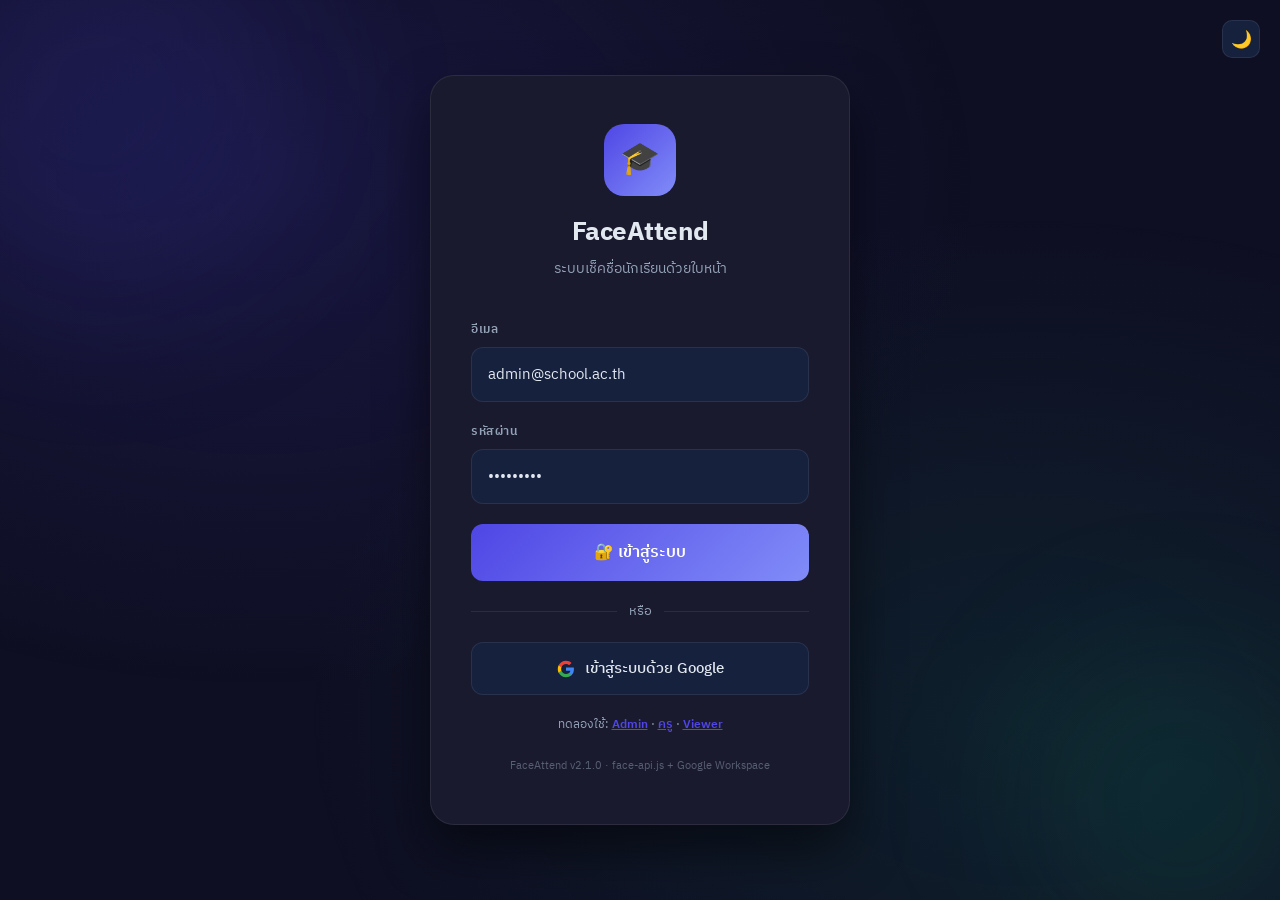
==== index.html @ fb9c48f9 "Add files via upload" ====
<!DOCTYPE html>
<html lang="th">
<head>
<meta charset="UTF-8">
<meta name="viewport" content="width=device-width, initial-scale=1.0">
<title>FaceAttend — ระบบเช็คชื่อด้วยใบหน้า</title>
<link rel="preconnect" href="https://fonts.googleapis.com">
<link href="https://fonts.googleapis.com/css2?family=IBM+Plex+Sans+Thai:wght@300;400;500;600;700&display=swap" rel="stylesheet">
<link rel="stylesheet" href="styles/main.css">
<style>
.bg-mesh{position:fixed;inset:0;z-index:0;background:radial-gradient(ellipse at 20% 20%,rgba(79,70,229,.15) 0%,transparent 50%),radial-gradient(ellipse at 80% 80%,rgba(16,185,129,.1) 0%,transparent 50%)}
.floating-orb{position:fixed;border-radius:50%;filter:blur(80px);animation:float 8s ease-in-out infinite;z-index:0}
.orb-1{width:400px;height:400px;background:rgba(79,70,229,.12);top:-100px;left:-100px}
.orb-2{width:300px;height:300px;background:rgba(16,185,129,.1);bottom:-50px;right:-50px;animation-delay:3s}
@keyframes float{0%,100%{transform:translateY(0) scale(1)}50%{transform:translateY(-20px) scale(1.05)}}
.login-container{position:relative;z-index:1;width:100%;max-width:460px;padding:20px}
.login-card{background:var(--bg-card);border:1px solid var(--border);border-radius:24px;padding:48px 40px;box-shadow:var(--shadow);animation:slideUp .6s cubic-bezier(.16,1,.3,1)}
@keyframes slideUp{from{opacity:0;transform:translateY(40px)}to{opacity:1;transform:translateY(0)}}
.logo-wrap{display:flex;flex-direction:column;align-items:center;text-align:center;margin-bottom:40px}
.logo-icon{width:72px;height:72px;background:linear-gradient(135deg,var(--primary),var(--primary-light));border-radius:20px;display:flex;align-items:center;justify-content:center;font-size:32px;margin-bottom:16px;animation:pulse-glow 3s ease-in-out infinite}
@keyframes pulse-glow{0%,100%{box-shadow:0 0 20px rgba(79,70,229,.4)}50%{box-shadow:0 0 40px rgba(79,70,229,.7)}}
.logo-title{font-size:26px;font-weight:700;letter-spacing:-.5px}
.logo-sub{color:var(--text-muted);font-size:14px;margin-top:4px}
.form-group{margin-bottom:20px}
.form-label{display:block;font-size:12px;font-weight:600;margin-bottom:8px;color:var(--text-muted);text-transform:uppercase;letter-spacing:.5px}
.form-input{width:100%;background:var(--bg-card2);border:1px solid var(--border);color:var(--text);padding:14px 16px;border-radius:12px;font-size:15px;font-family:inherit;transition:all .2s;outline:none}
.form-input:focus{border-color:var(--primary);box-shadow:0 0 0 3px rgba(79,70,229,.15)}
.btn-primary{width:100%;background:linear-gradient(135deg,var(--primary),var(--primary-light));color:#fff;border:none;padding:15px;border-radius:12px;font-size:16px;font-weight:600;font-family:inherit;cursor:pointer;transition:all .2s}
.btn-primary:hover{transform:translateY(-1px);box-shadow:0 10px 30px rgba(79,70,229,.4)}
.btn-secondary{width:100%;background:var(--bg-card2);border:1px solid var(--border);color:var(--text);padding:13px;border-radius:12px;font-size:15px;font-weight:500;font-family:inherit;cursor:pointer;margin-top:12px;display:flex;align-items:center;justify-content:center;gap:10px;transition:all .2s}
.btn-secondary:hover{border-color:var(--primary)}
.divider{display:flex;align-items:center;gap:12px;margin:20px 0;color:var(--text-muted);font-size:13px}
.divider::before,.divider::after{content:'';flex:1;height:1px;background:var(--border)}
.demo-hint{text-align:center;font-size:12px;color:var(--text-muted);margin-top:20px}
.demo-hint span{color:var(--primary);font-weight:600;cursor:pointer;text-decoration:underline}
.error-box{background:rgba(239,68,68,.1);border:1px solid rgba(239,68,68,.3);color:#fca5a5;padding:12px 16px;border-radius:10px;font-size:13px;margin-bottom:16px;display:none}
.error-box.show{display:block;animation:shake .3s ease}
@keyframes shake{0%,100%{transform:translateX(0)}25%{transform:translateX(-5px)}75%{transform:translateX(5px)}}
.version-tag{text-align:center;font-size:11px;color:var(--text-muted);margin-top:24px;opacity:.5}
</style>
</head>
<body style="display:flex;align-items:center;justify-content:center;min-height:100vh;overflow:hidden">
<div class="bg-mesh"></div>
<div class="floating-orb orb-1"></div>
<div class="floating-orb orb-2"></div>

<button class="theme-toggle" onclick="toggleTheme()" title="เปลี่ยน Theme" style="position:fixed;top:20px;right:20px;z-index:100">🌙</button>

<div class="login-container">
  <div class="login-card">
    <div class="logo-wrap">
      <div class="logo-icon">🎓</div>
      <div class="logo-title">FaceAttend</div>
      <div class="logo-sub">ระบบเช็คชื่อนักเรียนด้วยใบหน้า</div>
    </div>

    <div class="error-box" id="errorMsg">⚠️ อีเมลหรือรหัสผ่านไม่ถูกต้อง</div>

    <div class="form-group">
      <label class="form-label">อีเมล</label>
      <input type="email" class="form-input" id="emailInput" placeholder="teacher@school.ac.th" value="admin@school.ac.th">
    </div>
    <div class="form-group">
      <label class="form-label">รหัสผ่าน</label>
      <input type="password" class="form-input" id="passwordInput" placeholder="••••••••" value="admin1234">
    </div>

    <button class="btn-primary" onclick="doLogin()"><span id="loginBtnText">🔐 เข้าสู่ระบบ</span></button>

    <div class="divider">หรือ</div>

    <button class="btn-secondary" onclick="loginGoogle()">
      <svg width="18" height="18" viewBox="0 0 24 24"><path fill="#4285F4" d="M22.56 12.25c0-.78-.07-1.53-.2-2.25H12v4.26h5.92c-.26 1.37-1.04 2.53-2.21 3.31v2.77h3.57c2.08-1.92 3.28-4.74 3.28-8.09z"/><path fill="#34A853" d="M12 23c2.97 0 5.46-.98 7.28-2.66l-3.57-2.77c-.98.66-2.23 1.06-3.71 1.06-2.86 0-5.29-1.93-6.16-4.53H2.18v2.84C3.99 20.53 7.7 23 12 23z"/><path fill="#FBBC05" d="M5.84 14.09c-.22-.66-.35-1.36-.35-2.09s.13-1.43.35-2.09V7.07H2.18C1.43 8.55 1 10.22 1 12s.43 3.45 1.18 4.93l2.85-2.22.81-.62z"/><path fill="#EA4335" d="M12 5.38c1.62 0 3.06.56 4.21 1.64l3.15-3.15C17.45 2.09 14.97 1 12 1 7.7 1 3.99 3.47 2.18 7.07l3.66 2.84c.87-2.6 3.3-4.53 6.16-4.53z"/></svg>
      เข้าสู่ระบบด้วย Google
    </button>

    <div class="demo-hint">
      ทดลองใช้: <span onclick="fillDemo('admin')">Admin</span> · <span onclick="fillDemo('teacher')">ครู</span> · <span onclick="fillDemo('viewer')">Viewer</span>
    </div>
    <div class="version-tag">FaceAttend v2.1.0 · face-api.js + Google Workspace</div>
  </div>
</div>

<script src="scripts/config.js"></script>
<script src="scripts/auth.js"></script>
</body>
</html>
---- styles/main.css ----
/* ============================================
   FaceAttend - Main Stylesheet
   ============================================ */

:root {
  --primary: #4f46e5;
  --primary-dark: #3730a3;
  --primary-light: #818cf8;
  --primary-bg: rgba(79,70,229,0.1);
  --accent: #10b981;
  --accent-dark: #059669;
  --danger: #ef4444;
  --warning: #f59e0b;
  --info: #3b82f6;

  --bg: #0f0f23;
  --bg-card: #1a1a2e;
  --bg-card2: #16213e;
  --bg-hover: rgba(255,255,255,0.05);
  --text: #e2e8f0;
  --text-muted: #94a3b8;
  --border: rgba(255,255,255,0.08);
  --border-strong: rgba(255,255,255,0.15);
  --shadow: 0 25px 50px rgba(0,0,0,0.5);
  --shadow-sm: 0 4px 16px rgba(0,0,0,0.3);
  --glow: 0 0 40px rgba(79,70,229,0.3);
  --radius: 14px;
  --radius-sm: 10px;
  --radius-lg: 20px;

  --sidebar-w: 260px;
  --topbar-h: 68px;
  --transition: 0.25s cubic-bezier(0.4, 0, 0.2, 1);
}

[data-theme="light"] {
  --bg: #f1f5f9;
  --bg-card: #ffffff;
  --bg-card2: #f8fafc;
  --bg-hover: rgba(0,0,0,0.04);
  --text: #1e293b;
  --text-muted: #64748b;
  --border: rgba(0,0,0,0.08);
  --border-strong: rgba(0,0,0,0.15);
  --shadow: 0 10px 40px rgba(0,0,0,0.12);
  --shadow-sm: 0 2px 8px rgba(0,0,0,0.08);
  --glow: 0 0 30px rgba(79,70,229,0.15);
}

* { margin:0; padding:0; box-sizing:border-box; }

html { scroll-behavior: smooth; }

body {
  font-family: 'IBM Plex Sans Thai', 'Sarabun', -apple-system, sans-serif;
  background: var(--bg);
  color: var(--text);
  font-size: 15px;
  line-height: 1.6;
  transition: background var(--transition), color var(--transition);
  -webkit-font-smoothing: antialiased;
}

/* ─── Layout ──────────────────────────────── */
.app-layout {
  display: flex;
  min-height: 100vh;
}

.main-content {
  flex: 1;
  margin-left: var(--sidebar-w);
  padding-top: var(--topbar-h);
  transition: margin-left var(--transition);
  min-width: 0;
}

.page-content {
  padding: 28px 32px;
  max-width: 1400px;
}

/* ─── Sidebar ──────────────────────────────── */
.sidebar {
  width: var(--sidebar-w);
  background: var(--bg-card);
  border-right: 1px solid var(--border);
  position: fixed;
  top: 0; left: 0; bottom: 0;
  z-index: 200;
  display: flex;
  flex-direction: column;
  transition: transform var(--transition);
  overflow: hidden;
}

.sidebar-brand {
  padding: 22px 20px;
  border-bottom: 1px solid var(--border);
  display: flex;
  align-items: center;
  gap: 12px;
}

.brand-icon {
  width: 40px; height: 40px;
  background: linear-gradient(135deg, var(--primary), var(--primary-light));
  border-radius: 12px;
  display: flex; align-items: center; justify-content: center;
  font-size: 18px;
  flex-shrink: 0;
  box-shadow: 0 4px 12px rgba(79,70,229,0.4);
}

.brand-name { font-size: 16px; font-weight: 700; letter-spacing: -0.3px; }
.brand-tagline { font-size: 11px; color: var(--text-muted); }

.sidebar-nav {
  flex: 1;
  padding: 16px 12px;
  overflow-y: auto;
}

.nav-section-label {
  font-size: 10px;
  font-weight: 700;
  text-transform: uppercase;
  letter-spacing: 1px;
  color: var(--text-muted);
  padding: 8px 10px 6px;
  margin-top: 8px;
}

.nav-item {
  display: flex;
  align-items: center;
  gap: 10px;
  padding: 10px 12px;
  border-radius: var(--radius-sm);
  cursor: pointer;
  transition: all 0.2s;
  text-decoration: none;
  color: var(--text-muted);
  font-size: 14px;
  font-weight: 500;
  margin-bottom: 2px;
}

.nav-item:hover {
  background: var(--bg-hover);
  color: var(--text);
}

.nav-item.active {
  background: var(--primary-bg);
  color: var(--primary-light);
}

.nav-item .nav-icon {
  font-size: 18px;
  width: 20px;
  text-align: center;
  flex-shrink: 0;
}

.nav-badge {
  margin-left: auto;
  background: var(--danger);
  color: white;
  font-size: 11px;
  font-weight: 700;
  padding: 2px 7px;
  border-radius: 20px;
  min-width: 20px;
  text-align: center;
}

.sidebar-footer {
  padding: 16px;
  border-top: 1px solid var(--border);
}

.user-profile {
  display: flex;
  align-items: center;
  gap: 10px;
  padding: 10px;
  border-radius: var(--radius-sm);
  cursor: pointer;
  transition: background 0.2s;
}

.user-profile:hover { background: var(--bg-hover); }

.user-avatar {
  width: 36px; height: 36px;
  background: linear-gradient(135deg, var(--primary), var(--accent));
  border-radius: 50%;
  display: flex; align-items: center; justify-content: center;
  font-size: 14px; font-weight: 700; color: white;
  flex-shrink: 0;
}

.user-name { font-size: 13px; font-weight: 600; }
.user-role { font-size: 11px; color: var(--text-muted); }

/* ─── Topbar ──────────────────────────────── */
.topbar {
  position: fixed;
  top: 0; left: var(--sidebar-w); right: 0;
  height: var(--topbar-h);
  background: var(--bg-card);
  border-bottom: 1px solid var(--border);
  z-index: 100;
  display: flex;
  align-items: center;
  padding: 0 32px;
  gap: 16px;
  transition: left var(--transition);
}

.topbar-title {
  font-size: 18px;
  font-weight: 700;
  flex: 1;
}

.topbar-meta {
  font-size: 13px;
  color: var(--text-muted);
}

.topbar-actions {
  display: flex;
  align-items: center;
  gap: 8px;
}

/* ─── Buttons ──────────────────────────────── */
.btn {
  display: inline-flex;
  align-items: center;
  gap: 7px;
  padding: 9px 18px;
  border-radius: var(--radius-sm);
  border: none;
  cursor: pointer;
  font-family: inherit;
  font-size: 14px;
  font-weight: 600;
  transition: all 0.2s;
  text-decoration: none;
  white-space: nowrap;
}

.btn-primary {
  background: linear-gradient(135deg, var(--primary), var(--primary-light));
  color: white;
}

.btn-primary:hover { transform: translateY(-1px); box-shadow: 0 8px 20px rgba(79,70,229,0.4); }

.btn-accent {
  background: var(--accent);
  color: white;
}

.btn-accent:hover { background: var(--accent-dark); transform: translateY(-1px); }

.btn-danger {
  background: var(--danger);
  color: white;
}

.btn-ghost {
  background: transparent;
  color: var(--text-muted);
  border: 1px solid var(--border);
}

.btn-ghost:hover { background: var(--bg-hover); color: var(--text); }

.btn-icon {
  width: 38px; height: 38px;
  padding: 0;
  display: inline-flex;
  align-items: center;
  justify-content: center;
  border-radius: var(--radius-sm);
  background: var(--bg-card2);
  border: 1px solid var(--border);
  cursor: pointer;
  color: var(--text-muted);
  font-size: 16px;
  transition: all 0.2s;
}

.btn-icon:hover { background: var(--bg-hover); color: var(--text); }

.theme-toggle {
  width: 38px; height: 38px;
  display: inline-flex; align-items: center; justify-content: center;
  background: var(--bg-card2);
  border: 1px solid var(--border);
  border-radius: var(--radius-sm);
  cursor: pointer;
  font-size: 17px;
  transition: all 0.2s;
}

.theme-toggle:hover { transform: scale(1.1); }

/* ─── Cards ──────────────────────────────── */
.card {
  background: var(--bg-card);
  border: 1px solid var(--border);
  border-radius: var(--radius);
  padding: 24px;
  box-shadow: var(--shadow-sm);
}

.card-header {
  display: flex;
  align-items: center;
  justify-content: space-between;
  margin-bottom: 20px;
}

.card-title {
  font-size: 16px;
  font-weight: 700;
}

.card-subtitle {
  font-size: 13px;
  color: var(--text-muted);
  margin-top: 2px;
}

/* ─── Stat Cards ──────────────────────────── */
.stats-grid {
  display: grid;
  grid-template-columns: repeat(auto-fit, minmax(200px, 1fr));
  gap: 16px;
  margin-bottom: 28px;
}

.stat-card {
  background: var(--bg-card);
  border: 1px solid var(--border);
  border-radius: var(--radius);
  padding: 22px;
  position: relative;
  overflow: hidden;
  transition: transform 0.2s, box-shadow 0.2s;
}

.stat-card:hover { transform: translateY(-2px); box-shadow: var(--shadow); }

.stat-card::before {
  content: '';
  position: absolute;
  top: 0; right: 0;
  width: 80px; height: 80px;
  border-radius: 50%;
  background: radial-gradient(circle, var(--stat-color, var(--primary)) 0%, transparent 70%);
  opacity: 0.15;
  transform: translate(20px, -20px);
}

.stat-icon {
  width: 44px; height: 44px;
  background: var(--stat-color, var(--primary));
  border-radius: 12px;
  display: flex; align-items: center; justify-content: center;
  font-size: 20px;
  margin-bottom: 14px;
  opacity: 0.9;
}

.stat-value {
  font-size: 32px;
  font-weight: 800;
  line-height: 1;
  letter-spacing: -1px;
}

.stat-label {
  font-size: 13px;
  color: var(--text-muted);
  margin-top: 4px;
}

.stat-change {
  font-size: 12px;
  margin-top: 8px;
  display: flex;
  align-items: center;
  gap: 4px;
}

.stat-up { color: var(--accent); }
.stat-down { color: var(--danger); }

/* ─── Tables ──────────────────────────────── */
.table-wrap {
  overflow-x: auto;
  border-radius: var(--radius);
}

table {
  width: 100%;
  border-collapse: collapse;
}

thead th {
  padding: 12px 16px;
  text-align: left;
  font-size: 11px;
  font-weight: 700;
  text-transform: uppercase;
  letter-spacing: 0.7px;
  color: var(--text-muted);
  border-bottom: 1px solid var(--border);
  white-space: nowrap;
}

tbody td {
  padding: 13px 16px;
  font-size: 14px;
  border-bottom: 1px solid var(--border);
  vertical-align: middle;
}

tbody tr:last-child td { border-bottom: none; }
tbody tr:hover { background: var(--bg-hover); }

/* ─── Badges / Chips ──────────────────────── */
.badge {
  display: inline-flex;
  align-items: center;
  gap: 5px;
  padding: 4px 10px;
  border-radius: 20px;
  font-size: 12px;
  font-weight: 600;
  white-space: nowrap;
}

.badge-green { background: rgba(16,185,129,0.15); color: #34d399; }
.badge-red { background: rgba(239,68,68,0.15); color: #f87171; }
.badge-yellow { background: rgba(245,158,11,0.15); color: #fbbf24; }
.badge-blue { background: rgba(59,130,246,0.15); color: #60a5fa; }
.badge-purple { background: rgba(139,92,246,0.15); color: #a78bfa; }
.badge-gray { background: rgba(148,163,184,0.15); color: #94a3b8; }

/* ─── Forms ──────────────────────────────── */
.form-group {
  margin-bottom: 18px;
}

.form-label {
  display: block;
  font-size: 12px;
  font-weight: 600;
  margin-bottom: 7px;
  color: var(--text-muted);
  text-transform: uppercase;
  letter-spacing: 0.5px;
}

.form-input, .form-select, .form-textarea {
  width: 100%;
  background: var(--bg-card2);
  border: 1px solid var(--border);
  color: var(--text);
  padding: 11px 14px;
  border-radius: var(--radius-sm);
  font-size: 14px;
  font-family: inherit;
  transition: all 0.2s;
  outline: none;
}

.form-input:focus, .form-select:focus, .form-textarea:focus {
  border-color: var(--primary);
  box-shadow: 0 0 0 3px rgba(79,70,229,0.15);
}

.form-select option { background: var(--bg-card); }
.form-textarea { resize: vertical; min-height: 80px; }

.form-grid { display: grid; grid-template-columns: repeat(2, 1fr); gap: 16px; }
.form-grid-3 { display: grid; grid-template-columns: repeat(3, 1fr); gap: 16px; }

/* ─── Modal ──────────────────────────────── */
.modal-overlay {
  position: fixed; inset: 0; z-index: 1000;
  background: rgba(0,0,0,0.7);
  backdrop-filter: blur(4px);
  display: flex; align-items: center; justify-content: center;
  padding: 20px;
  animation: fadeIn 0.2s ease;
}

@keyframes fadeIn { from { opacity: 0; } to { opacity: 1; } }

.modal-overlay.closing { animation: fadeOut 0.2s ease forwards; }
@keyframes fadeOut { from { opacity: 1; } to { opacity: 0; } }

.modal {
  background: var(--bg-card);
  border: 1px solid var(--border-strong);
  border-radius: var(--radius-lg);
  padding: 32px;
  max-width: 600px;
  width: 100%;
  max-height: 90vh;
  overflow-y: auto;
  box-shadow: 0 40px 80px rgba(0,0,0,0.5);
  animation: slideUp 0.3s cubic-bezier(0.16, 1, 0.3, 1);
}

.modal-header {
  display: flex;
  justify-content: space-between;
  align-items: center;
  margin-bottom: 24px;
}

.modal-title { font-size: 20px; font-weight: 700; }
.modal-close {
  background: none; border: none;
  cursor: pointer; font-size: 20px;
  color: var(--text-muted); padding: 4px;
  transition: color 0.2s;
}
.modal-close:hover { color: var(--text); }

.modal-actions {
  display: flex;
  justify-content: flex-end;
  gap: 10px;
  margin-top: 24px;
  padding-top: 20px;
  border-top: 1px solid var(--border);
}

/* ─── Toast ──────────────────────────────── */
#toast-container {
  position: fixed;
  bottom: 24px;
  right: 24px;
  z-index: 9999;
  display: flex;
  flex-direction: column;
  gap: 10px;
  pointer-events: none;
}

.toast {
  display: flex;
  align-items: center;
  gap: 12px;
  padding: 14px 18px;
  background: var(--bg-card);
  border: 1px solid var(--border-strong);
  border-radius: var(--radius);
  box-shadow: var(--shadow);
  min-width: 280px;
  max-width: 380px;
  pointer-events: all;
  animation: toastIn 0.4s cubic-bezier(0.16, 1, 0.3, 1);
  position: relative;
  overflow: hidden;
}

.toast::before {
  content: '';
  position: absolute;
  left: 0; top: 0; bottom: 0;
  width: 4px;
  background: var(--toast-color, var(--primary));
}

@keyframes toastIn {
  from { opacity: 0; transform: translateX(100px) scale(0.9); }
  to { opacity: 1; transform: translateX(0) scale(1); }
}

.toast.removing {
  animation: toastOut 0.3s ease forwards;
}

@keyframes toastOut {
  to { opacity: 0; transform: translateX(100px); height: 0; padding: 0; margin: 0; }
}

.toast-icon { font-size: 20px; flex-shrink: 0; }
.toast-body { flex: 1; }
.toast-title { font-weight: 700; font-size: 14px; }
.toast-msg { font-size: 13px; color: var(--text-muted); margin-top: 2px; }

/* ─── Progress / Loading ──────────────────── */
.skeleton {
  background: linear-gradient(90deg, var(--bg-card2) 25%, var(--bg-hover) 50%, var(--bg-card2) 75%);
  background-size: 200% 100%;
  animation: shimmer 1.5s infinite;
  border-radius: var(--radius-sm);
}

@keyframes shimmer {
  0% { background-position: 200% 0; }
  100% { background-position: -200% 0; }
}

.loading-spinner {
  width: 20px; height: 20px;
  border: 2px solid var(--border);
  border-top-color: var(--primary);
  border-radius: 50%;
  animation: spin 0.7s linear infinite;
  display: inline-block;
}

@keyframes spin { to { transform: rotate(360deg); } }

.progress-bar {
  height: 6px;
  background: var(--border);
  border-radius: 3px;
  overflow: hidden;
}

.progress-fill {
  height: 100%;
  background: linear-gradient(90deg, var(--primary), var(--accent));
  border-radius: 3px;
  transition: width 0.5s ease;
}

/* ─── Avatar ──────────────────────────────── */
.avatar {
  width: 38px; height: 38px;
  border-radius: 50%;
  object-fit: cover;
  border: 2px solid var(--border-strong);
}

.avatar-initials {
  display: flex; align-items: center; justify-content: center;
  background: linear-gradient(135deg, var(--primary), var(--accent));
  color: white;
  font-weight: 700;
  font-size: 14px;
  border-radius: 50%;
}

/* ─── Search Bar ──────────────────────────── */
.search-bar {
  position: relative;
  max-width: 320px;
}

.search-bar input {
  padding-left: 36px;
}

.search-bar .search-icon {
  position: absolute;
  left: 12px; top: 50%;
  transform: translateY(-50%);
  color: var(--text-muted);
  font-size: 15px;
}

/* ─── Responsive ──────────────────────────── */
@media (max-width: 768px) {
  .sidebar {
    transform: translateX(-100%);
  }

  .sidebar.open {
    transform: translateX(0);
  }

  .main-content, .topbar {
    margin-left: 0;
    left: 0;
  }

  .page-content {
    padding: 16px;
  }

  .stats-grid {
    grid-template-columns: repeat(2, 1fr);
  }

  .form-grid { grid-template-columns: 1fr; }
  .form-grid-3 { grid-template-columns: 1fr; }

  .modal { padding: 20px; }
}

/* ─── Utility ──────────────────────────────── */
.flex { display: flex; }
.flex-center { display: flex; align-items: center; justify-content: center; }
.items-center { align-items: center; }
.justify-between { justify-content: space-between; }
.gap-8 { gap: 8px; }
.gap-12 { gap: 12px; }
.gap-16 { gap: 16px; }
.mt-8 { margin-top: 8px; }
.mt-16 { margin-top: 16px; }
.mt-24 { margin-top: 24px; }
.mb-16 { margin-bottom: 16px; }
.mb-24 { margin-bottom: 24px; }
.text-muted { color: var(--text-muted); }
.text-sm { font-size: 13px; }
.text-xs { font-size: 12px; }
.font-bold { font-weight: 700; }
.w-full { width: 100%; }
.truncate { overflow: hidden; text-overflow: ellipsis; white-space: nowrap; }
.hidden { display: none !important; }
.grid-2 { display: grid; grid-template-columns: repeat(2, 1fr); gap: 16px; }
.grid-3 { display: grid; grid-template-columns: repeat(3, 1fr); gap: 16px; }
.rounded { border-radius: var(--radius); }
.divider-h { height: 1px; background: var(--border); margin: 20px 0; }
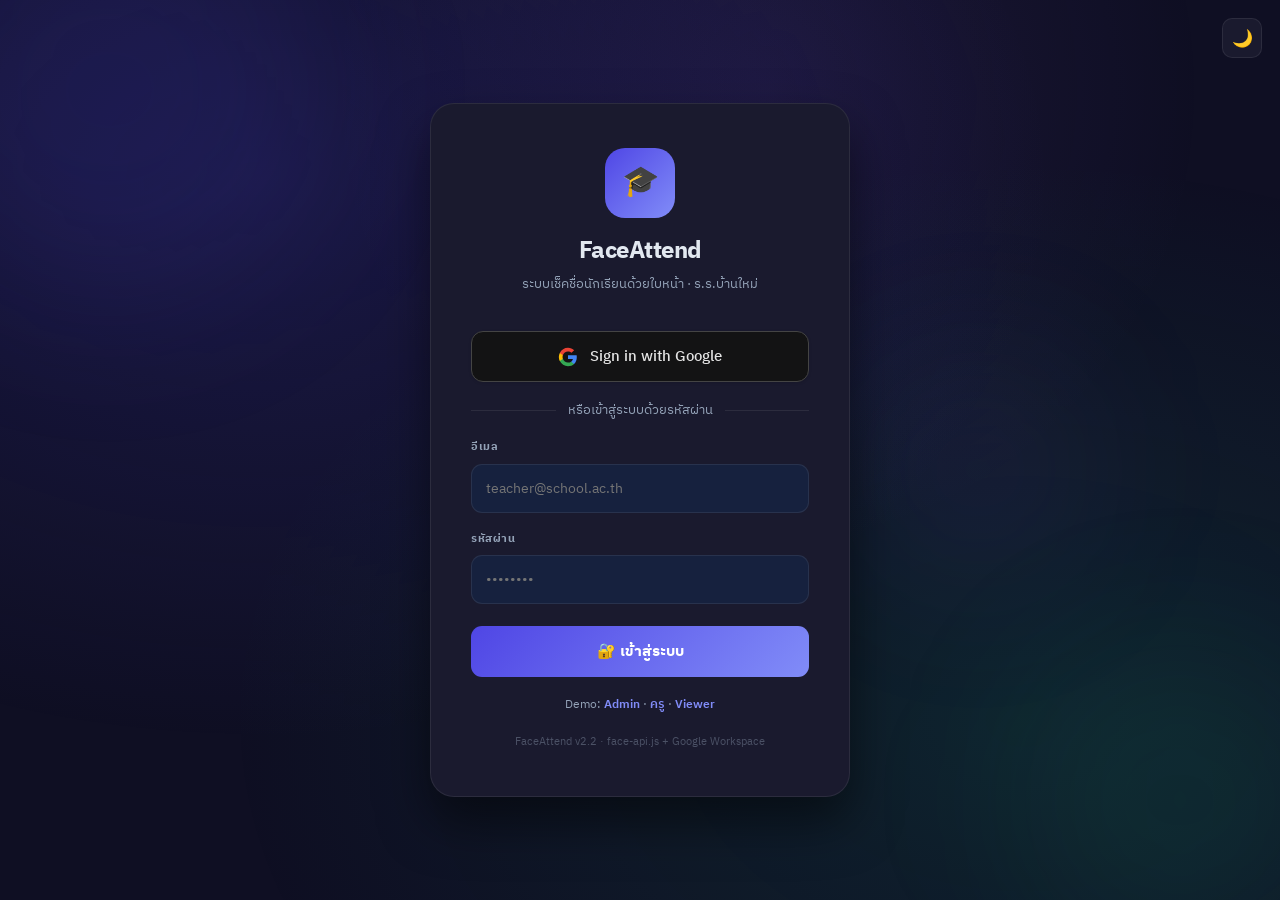
==== commit 4b098870: "Update index.html" ====
--- a/index.html
+++ b/index.html
@@ -3,85 +3,539 @@
 <head>
 <meta charset="UTF-8">
 <meta name="viewport" content="width=device-width, initial-scale=1.0">
-<title>FaceAttend — ระบบเช็คชื่อด้วยใบหน้า</title>
+<title>FaceAttend — เข้าสู่ระบบ</title>
 <link rel="preconnect" href="https://fonts.googleapis.com">
 <link href="https://fonts.googleapis.com/css2?family=IBM+Plex+Sans+Thai:wght@300;400;500;600;700&display=swap" rel="stylesheet">
 <link rel="stylesheet" href="styles/main.css">
+
+<!-- Google Identity Services (GSI) — OAuth 2.0 Library ล่าสุดของ Google -->
+<script src="https://accounts.google.com/gsi/client" async defer></script>
+
 <style>
-.bg-mesh{position:fixed;inset:0;z-index:0;background:radial-gradient(ellipse at 20% 20%,rgba(79,70,229,.15) 0%,transparent 50%),radial-gradient(ellipse at 80% 80%,rgba(16,185,129,.1) 0%,transparent 50%)}
-.floating-orb{position:fixed;border-radius:50%;filter:blur(80px);animation:float 8s ease-in-out infinite;z-index:0}
-.orb-1{width:400px;height:400px;background:rgba(79,70,229,.12);top:-100px;left:-100px}
-.orb-2{width:300px;height:300px;background:rgba(16,185,129,.1);bottom:-50px;right:-50px;animation-delay:3s}
-@keyframes float{0%,100%{transform:translateY(0) scale(1)}50%{transform:translateY(-20px) scale(1.05)}}
-.login-container{position:relative;z-index:1;width:100%;max-width:460px;padding:20px}
-.login-card{background:var(--bg-card);border:1px solid var(--border);border-radius:24px;padding:48px 40px;box-shadow:var(--shadow);animation:slideUp .6s cubic-bezier(.16,1,.3,1)}
+/* ── Background ── */
+.bg-mesh{position:fixed;inset:0;z-index:0;
+  background:
+    radial-gradient(ellipse at 20% 20%,rgba(79,70,229,.18) 0%,transparent 55%),
+    radial-gradient(ellipse at 80% 80%,rgba(16,185,129,.12) 0%,transparent 55%),
+    radial-gradient(ellipse at 60% 10%,rgba(139,92,246,.1) 0%,transparent 40%)}
+.orb{position:fixed;border-radius:50%;filter:blur(80px);animation:floatOrb 9s ease-in-out infinite;z-index:0}
+.orb1{width:420px;height:420px;background:rgba(79,70,229,.1);top:-120px;left:-100px}
+.orb2{width:320px;height:320px;background:rgba(16,185,129,.08);bottom:-60px;right:-60px;animation-delay:3s}
+.orb3{width:220px;height:220px;background:rgba(139,92,246,.08);top:40%;right:15%;animation-delay:1.5s}
+@keyframes floatOrb{0%,100%{transform:translateY(0) scale(1)}50%{transform:translateY(-24px) scale(1.06)}}
+
+/* ── Card ── */
+.wrap{position:relative;z-index:1;width:100%;max-width:460px;padding:20px}
+.card{background:var(--bg-card);border:1px solid var(--border);border-radius:24px;padding:44px 40px;box-shadow:var(--shadow);animation:slideUp .6s cubic-bezier(.16,1,.3,1)}
 @keyframes slideUp{from{opacity:0;transform:translateY(40px)}to{opacity:1;transform:translateY(0)}}
-.logo-wrap{display:flex;flex-direction:column;align-items:center;text-align:center;margin-bottom:40px}
-.logo-icon{width:72px;height:72px;background:linear-gradient(135deg,var(--primary),var(--primary-light));border-radius:20px;display:flex;align-items:center;justify-content:center;font-size:32px;margin-bottom:16px;animation:pulse-glow 3s ease-in-out infinite}
-@keyframes pulse-glow{0%,100%{box-shadow:0 0 20px rgba(79,70,229,.4)}50%{box-shadow:0 0 40px rgba(79,70,229,.7)}}
-.logo-title{font-size:26px;font-weight:700;letter-spacing:-.5px}
-.logo-sub{color:var(--text-muted);font-size:14px;margin-top:4px}
-.form-group{margin-bottom:20px}
-.form-label{display:block;font-size:12px;font-weight:600;margin-bottom:8px;color:var(--text-muted);text-transform:uppercase;letter-spacing:.5px}
-.form-input{width:100%;background:var(--bg-card2);border:1px solid var(--border);color:var(--text);padding:14px 16px;border-radius:12px;font-size:15px;font-family:inherit;transition:all .2s;outline:none}
+@media(max-width:500px){.card{padding:32px 24px}}
+
+/* ── Logo ── */
+.logo-wrap{display:flex;flex-direction:column;align-items:center;text-align:center;margin-bottom:36px}
+.logo-icon{width:70px;height:70px;background:linear-gradient(135deg,var(--primary),var(--primary-light));border-radius:20px;display:flex;align-items:center;justify-content:center;font-size:30px;margin-bottom:14px;animation:glowPulse 3s ease-in-out infinite}
+@keyframes glowPulse{0%,100%{box-shadow:0 0 20px rgba(79,70,229,.4)}50%{box-shadow:0 0 44px rgba(79,70,229,.75)}}
+.logo-title{font-size:24px;font-weight:700;letter-spacing:-.5px}
+.logo-sub{color:var(--text-muted);font-size:13px;margin-top:4px}
+
+/* ── Setup Banner ── */
+.setup-banner{background:rgba(245,158,11,.1);border:1px solid rgba(245,158,11,.35);border-radius:12px;padding:14px 16px;margin-bottom:20px;font-size:13px;display:none}
+.setup-banner.show{display:block}
+.setup-banner b{color:var(--warning)}
+.setup-step{display:flex;gap:8px;align-items:flex-start;margin-top:8px}
+.setup-num{width:20px;height:20px;border-radius:50%;background:var(--warning);color:#000;font-size:11px;font-weight:800;display:flex;align-items:center;justify-content:center;flex-shrink:0;margin-top:1px}
+.setup-text{font-size:12px;color:var(--text-muted);line-height:1.5}
+.setup-text code{background:rgba(255,255,255,.08);padding:1px 5px;border-radius:4px;font-size:11px;color:var(--primary-light)}
+
+/* ── Google Button (Official Style) ── */
+.google-btn{
+  width:100%;display:flex;align-items:center;justify-content:center;gap:12px;
+  background:#fff;color:#3c4043;border:1px solid #dadce0;
+  padding:12px 20px;border-radius:12px;font-size:15px;font-weight:500;
+  font-family:inherit;cursor:pointer;transition:all .2s;
+  box-shadow:0 1px 3px rgba(0,0,0,.12);
+}
+.google-btn:hover{background:#f8f9fa;box-shadow:0 2px 8px rgba(0,0,0,.2);transform:translateY(-1px)}
+.google-btn:active{transform:translateY(0)}
+.google-btn:disabled{opacity:.6;cursor:not-allowed}
+[data-theme="light"] .google-btn{background:#fff}
+[data-theme="dark"] .google-btn,
+:not([data-theme]) .google-btn{background:#131314;color:#e3e3e3;border-color:#444}
+[data-theme="dark"] .google-btn:hover,
+:not([data-theme]) .google-btn:hover{background:#1e1e1f}
+
+/* ── Form ── */
+.form-group{margin-bottom:18px}
+.form-label{display:block;font-size:11px;font-weight:700;margin-bottom:7px;color:var(--text-muted);text-transform:uppercase;letter-spacing:.6px}
+.form-input{width:100%;background:var(--bg-card2);border:1px solid var(--border);color:var(--text);padding:12px 14px;border-radius:11px;font-size:14px;font-family:inherit;transition:all .2s;outline:none}
 .form-input:focus{border-color:var(--primary);box-shadow:0 0 0 3px rgba(79,70,229,.15)}
-.btn-primary{width:100%;background:linear-gradient(135deg,var(--primary),var(--primary-light));color:#fff;border:none;padding:15px;border-radius:12px;font-size:16px;font-weight:600;font-family:inherit;cursor:pointer;transition:all .2s}
-.btn-primary:hover{transform:translateY(-1px);box-shadow:0 10px 30px rgba(79,70,229,.4)}
-.btn-secondary{width:100%;background:var(--bg-card2);border:1px solid var(--border);color:var(--text);padding:13px;border-radius:12px;font-size:15px;font-weight:500;font-family:inherit;cursor:pointer;margin-top:12px;display:flex;align-items:center;justify-content:center;gap:10px;transition:all .2s}
-.btn-secondary:hover{border-color:var(--primary)}
-.divider{display:flex;align-items:center;gap:12px;margin:20px 0;color:var(--text-muted);font-size:13px}
+.btn-login{width:100%;background:linear-gradient(135deg,var(--primary),var(--primary-light));color:#fff;border:none;padding:13px;border-radius:11px;font-size:15px;font-weight:700;font-family:inherit;cursor:pointer;transition:all .2s;margin-top:4px}
+.btn-login:hover{transform:translateY(-1px);box-shadow:0 8px 24px rgba(79,70,229,.45)}
+.divider{display:flex;align-items:center;gap:12px;margin:18px 0;color:var(--text-muted);font-size:13px}
 .divider::before,.divider::after{content:'';flex:1;height:1px;background:var(--border)}
-.demo-hint{text-align:center;font-size:12px;color:var(--text-muted);margin-top:20px}
-.demo-hint span{color:var(--primary);font-weight:600;cursor:pointer;text-decoration:underline}
-.error-box{background:rgba(239,68,68,.1);border:1px solid rgba(239,68,68,.3);color:#fca5a5;padding:12px 16px;border-radius:10px;font-size:13px;margin-bottom:16px;display:none}
-.error-box.show{display:block;animation:shake .3s ease}
-@keyframes shake{0%,100%{transform:translateX(0)}25%{transform:translateX(-5px)}75%{transform:translateX(5px)}}
-.version-tag{text-align:center;font-size:11px;color:var(--text-muted);margin-top:24px;opacity:.5}
+.error-box{background:rgba(239,68,68,.1);border:1px solid rgba(239,68,68,.3);color:#fca5a5;padding:11px 14px;border-radius:10px;font-size:13px;margin-bottom:14px;display:none}
+.error-box.show{display:block;animation:errShake .3s ease}
+@keyframes errShake{0%,100%{transform:translateX(0)}25%{transform:translateX(-5px)}75%{transform:translateX(5px)}}
+.demo-hint{text-align:center;font-size:12px;color:var(--text-muted);margin-top:18px}
+.demo-hint span{color:var(--primary-light);font-weight:600;cursor:pointer}
+.demo-hint span:hover{text-decoration:underline}
+.version-tag{text-align:center;font-size:11px;color:var(--text-muted);margin-top:20px;opacity:.4}
+
+/* ── OAuth loading ── */
+.oauth-loading{display:none;align-items:center;justify-content:center;gap:10px;padding:14px;color:var(--text-muted);font-size:13px}
+.oauth-loading.show{display:flex}
 </style>
 </head>
 <body style="display:flex;align-items:center;justify-content:center;min-height:100vh;overflow:hidden">
+
 <div class="bg-mesh"></div>
-<div class="floating-orb orb-1"></div>
-<div class="floating-orb orb-2"></div>
-
-<button class="theme-toggle" onclick="toggleTheme()" title="เปลี่ยน Theme" style="position:fixed;top:20px;right:20px;z-index:100">🌙</button>
-
-<div class="login-container">
-  <div class="login-card">
+<div class="orb orb1"></div>
+<div class="orb orb2"></div>
+<div class="orb orb3"></div>
+
+<button onclick="toggleTheme()" title="เปลี่ยน Theme"
+  style="position:fixed;top:18px;right:18px;z-index:100;width:40px;height:40px;border-radius:10px;background:var(--bg-card);border:1px solid var(--border);cursor:pointer;font-size:17px;display:flex;align-items:center;justify-content:center"
+  id="themeBtn">🌙</button>
+
+<div class="wrap">
+  <div class="card">
+
+    <!-- Logo -->
     <div class="logo-wrap">
       <div class="logo-icon">🎓</div>
       <div class="logo-title">FaceAttend</div>
-      <div class="logo-sub">ระบบเช็คชื่อนักเรียนด้วยใบหน้า</div>
+      <div class="logo-sub">ระบบเช็คชื่อนักเรียนด้วยใบหน้า · <span id="schoolNameDisplay">โรงเรียนสาธิต</span></div>
     </div>
 
-    <div class="error-box" id="errorMsg">⚠️ อีเมลหรือรหัสผ่านไม่ถูกต้อง</div>
-
+    <!-- Setup Guide Banner (แสดงเมื่อยังไม่ได้ตั้งค่า Client ID) -->
+    <div class="setup-banner" id="setupBanner">
+      <b>⚙️ ยังไม่ได้ตั้งค่า Google OAuth</b> — ปุ่ม "Sign in with Google" ยังไม่ทำงาน
+      <div class="setup-step">
+        <div class="setup-num">1</div>
+        <div class="setup-text">ไปที่ <a href="https://console.cloud.google.com/" target="_blank" style="color:var(--primary-light)">Google Cloud Console</a> → สร้างโปรเจค</div>
+      </div>
+      <div class="setup-step">
+        <div class="setup-num">2</div>
+        <div class="setup-text">APIs &amp; Services → Credentials → <b>Create OAuth 2.0 Client ID</b> → เลือก "Web application"</div>
+      </div>
+      <div class="setup-step">
+        <div class="setup-num">3</div>
+        <div class="setup-text">Authorized JavaScript origins: ใส่ URL เว็บของคุณ เช่น <code>https://username.github.io</code></div>
+      </div>
+      <div class="setup-step">
+        <div class="setup-num">4</div>
+        <div class="setup-text">คัดลอก <b>Client ID</b> (รูปแบบ <code>xxxx.apps.googleusercontent.com</code>)</div>
+      </div>
+      <div class="setup-step">
+        <div class="setup-num">5</div>
+        <div class="setup-text">เปิดไฟล์ <code>scripts/config.js</code> แก้ไข <code>GOOGLE_CLIENT_ID: 'วาง Client ID ที่นี่'</code></div>
+      </div>
+    </div>
+
+    <!-- Error box -->
+    <div class="error-box" id="errorMsg">⚠️ <span id="errorText">เกิดข้อผิดพลาด</span></div>
+
+    <!-- Google Sign-In Button (Official GSI) -->
+    <button class="google-btn" id="googleBtn" onclick="startGoogleLogin()">
+      <svg width="20" height="20" viewBox="0 0 24 24">
+        <path fill="#4285F4" d="M22.56 12.25c0-.78-.07-1.53-.2-2.25H12v4.26h5.92c-.26 1.37-1.04 2.53-2.21 3.31v2.77h3.57c2.08-1.92 3.28-4.74 3.28-8.09z"/>
+        <path fill="#34A853" d="M12 23c2.97 0 5.46-.98 7.28-2.66l-3.57-2.77c-.98.66-2.23 1.06-3.71 1.06-2.86 0-5.29-1.93-6.16-4.53H2.18v2.84C3.99 20.53 7.7 23 12 23z"/>
+        <path fill="#FBBC05" d="M5.84 14.09c-.22-.66-.35-1.36-.35-2.09s.13-1.43.35-2.09V7.07H2.18C1.43 8.55 1 10.22 1 12s.43 3.45 1.18 4.93l2.85-2.22.81-.62z"/>
+        <path fill="#EA4335" d="M12 5.38c1.62 0 3.06.56 4.21 1.64l3.15-3.15C17.45 2.09 14.97 1 12 1 7.7 1 3.99 3.47 2.18 7.07l3.66 2.84c.87-2.6 3.3-4.53 6.16-4.53z"/>
+      </svg>
+      <span id="googleBtnText">Sign in with Google</span>
+    </button>
+
+    <!-- OAuth Loading indicator -->
+    <div class="oauth-loading" id="oauthLoading">
+      <div class="loading-spinner"></div>
+      <span>กำลังยืนยันตัวตนกับ Google...</span>
+    </div>
+
+    <div class="divider">หรือเข้าสู่ระบบด้วยรหัสผ่าน</div>
+
+    <!-- Email / Password Login -->
     <div class="form-group">
       <label class="form-label">อีเมล</label>
-      <input type="email" class="form-input" id="emailInput" placeholder="teacher@school.ac.th" value="admin@school.ac.th">
+      <input type="email" class="form-input" id="emailInput"
+        placeholder="teacher@school.ac.th" autocomplete="email">
     </div>
     <div class="form-group">
       <label class="form-label">รหัสผ่าน</label>
-      <input type="password" class="form-input" id="passwordInput" placeholder="••••••••" value="admin1234">
+      <input type="password" class="form-input" id="passwordInput"
+        placeholder="••••••••" autocomplete="current-password">
     </div>
-
-    <button class="btn-primary" onclick="doLogin()"><span id="loginBtnText">🔐 เข้าสู่ระบบ</span></button>
-
-    <div class="divider">หรือ</div>
-
-    <button class="btn-secondary" onclick="loginGoogle()">
-      <svg width="18" height="18" viewBox="0 0 24 24"><path fill="#4285F4" d="M22.56 12.25c0-.78-.07-1.53-.2-2.25H12v4.26h5.92c-.26 1.37-1.04 2.53-2.21 3.31v2.77h3.57c2.08-1.92 3.28-4.74 3.28-8.09z"/><path fill="#34A853" d="M12 23c2.97 0 5.46-.98 7.28-2.66l-3.57-2.77c-.98.66-2.23 1.06-3.71 1.06-2.86 0-5.29-1.93-6.16-4.53H2.18v2.84C3.99 20.53 7.7 23 12 23z"/><path fill="#FBBC05" d="M5.84 14.09c-.22-.66-.35-1.36-.35-2.09s.13-1.43.35-2.09V7.07H2.18C1.43 8.55 1 10.22 1 12s.43 3.45 1.18 4.93l2.85-2.22.81-.62z"/><path fill="#EA4335" d="M12 5.38c1.62 0 3.06.56 4.21 1.64l3.15-3.15C17.45 2.09 14.97 1 12 1 7.7 1 3.99 3.47 2.18 7.07l3.66 2.84c.87-2.6 3.3-4.53 6.16-4.53z"/></svg>
-      เข้าสู่ระบบด้วย Google
+    <button class="btn-login" onclick="doEmailLogin()">
+      <span id="loginBtnText">🔐 เข้าสู่ระบบ</span>
     </button>
 
     <div class="demo-hint">
-      ทดลองใช้: <span onclick="fillDemo('admin')">Admin</span> · <span onclick="fillDemo('teacher')">ครู</span> · <span onclick="fillDemo('viewer')">Viewer</span>
+      Demo: <span onclick="fillDemo('admin')">Admin</span> ·
+            <span onclick="fillDemo('teacher')">ครู</span> ·
+            <span onclick="fillDemo('viewer')">Viewer</span>
     </div>
-    <div class="version-tag">FaceAttend v2.1.0 · face-api.js + Google Workspace</div>
+    <div class="version-tag">FaceAttend v2.2 · face-api.js + Google Workspace</div>
   </div>
 </div>
 
 <script src="scripts/config.js"></script>
-<script src="scripts/auth.js"></script>
+<script>
+// ════════════════════════════════════════════
+// Google OAuth 2.0 — Google Identity Services (GIS)
+// ════════════════════════════════════════════
+
+let googleClient = null;   // google.accounts.oauth2 client
+let googleUser   = null;   // decoded JWT payload หลัง login สำเร็จ
+
+function initGoogleOAuth() {
+  const clientId = CONFIG.GOOGLE_CLIENT_ID;
+
+  // ── ตรวจว่า Client ID ตั้งค่าแล้วหรือยัง ──
+  if (!clientId || clientId.includes('YOUR_GOOGLE') || clientId === '') {
+    document.getElementById('setupBanner').classList.add('show');
+    document.getElementById('googleBtn').disabled = true;
+    document.getElementById('googleBtnText').textContent = 'Google OAuth ยังไม่ได้ตั้งค่า';
+    return;
+  }
+
+  // ── ซ่อน banner เมื่อ Client ID พร้อม ──
+  document.getElementById('setupBanner').classList.remove('show');
+
+  // ── Initialize Google Identity Services ──
+  // google.accounts.id = Sign In With Google (one-tap + popup)
+  if (typeof google === 'undefined' || !google.accounts) {
+    console.warn('GSI library ยังโหลดไม่เสร็จ — รอสักครู่');
+    setTimeout(initGoogleOAuth, 800);
+    return;
+  }
+
+  google.accounts.id.initialize({
+    client_id:         clientId,
+    callback:          handleGoogleCredential,   // รับ JWT credential
+    auto_select:       false,
+    cancel_on_tap_outside: true,
+    ux_mode:           'popup',                  // เปิด popup แทน redirect
+    context:           'signin',
+  });
+
+  console.log('[OAuth] Google Identity Services พร้อมแล้ว ✅');
+}
+
+// ── เรียกเมื่อกดปุ่ม Sign in with Google ──
+function startGoogleLogin() {
+  const clientId = CONFIG.GOOGLE_CLIENT_ID;
+  if (!clientId || clientId.includes('YOUR_GOOGLE')) {
+    showError('กรุณาตั้งค่า GOOGLE_CLIENT_ID ใน scripts/config.js ก่อน');
+    return;
+  }
+
+  setGoogleBtnLoading(true);
+
+  // Prompt Google One-Tap / Popup
+  google.accounts.id.prompt((notification) => {
+    if (notification.isNotDisplayed()) {
+      // One-tap ถูก block (เช่น user ปิด) → ใช้ popup แทน
+      console.log('One-tap not displayed:', notification.getNotDisplayedReason());
+      openGooglePopup();
+    } else if (notification.isSkippedMoment()) {
+      console.log('One-tap skipped:', notification.getSkippedReason());
+      openGooglePopup();
+    }
+  });
+}
+
+// ── เปิด Google Popup แบบ manual ──
+function openGooglePopup() {
+  const clientId = CONFIG.GOOGLE_CLIENT_ID;
+  const scope    = 'openid email profile';
+  const redirectUri = window.location.origin + window.location.pathname.replace('index.html','') + 'oauth2callback.html';
+
+  // สร้าง OAuth2 URL
+  const params = new URLSearchParams({
+    client_id:     clientId,
+    redirect_uri:  redirectUri,
+    response_type: 'token id_token',   // implicit flow — ไม่ต้องมี backend
+    scope,
+    nonce:         Math.random().toString(36).slice(2),
+    prompt:        'select_account',
+  });
+
+  const oauthUrl = `https://accounts.google.com/o/oauth2/v2/auth?${params}`;
+
+  // เปิด popup
+  const popup = window.open(
+    oauthUrl,
+    'googleOAuth',
+    'width=500,height=620,scrollbars=yes,resizable=yes,left=' +
+    (screen.width/2 - 250) + ',top=' + (screen.height/2 - 310)
+  );
+
+  if (!popup) {
+    showError('Browser บล็อก popup — กรุณาอนุญาต popup สำหรับเว็บนี้');
+    setGoogleBtnLoading(false);
+    return;
+  }
+
+  setOAuthLoading(true);
+
+  // ตรวจว่า popup ส่ง token กลับมาหรือเปล่า
+  const timer = setInterval(() => {
+    try {
+      if (popup.closed) {
+        clearInterval(timer);
+        setGoogleBtnLoading(false);
+        setOAuthLoading(false);
+      }
+      // รับ postMessage จาก oauth2callback.html
+    } catch(_) {}
+  }, 500);
+
+  // รับ message จาก popup (oauth2callback.html จะ postMessage กลับมา)
+  window.addEventListener('message', function onMsg(e) {
+    if (e.origin !== window.location.origin) return;
+    if (e.data?.type === 'GOOGLE_OAUTH_SUCCESS') {
+      window.removeEventListener('message', onMsg);
+      clearInterval(timer);
+      popup.close();
+      setOAuthLoading(false);
+      processGoogleToken(e.data.credential || e.data.id_token, e.data.userInfo);
+    }
+    if (e.data?.type === 'GOOGLE_OAUTH_ERROR') {
+      window.removeEventListener('message', onMsg);
+      clearInterval(timer);
+      popup.close();
+      setOAuthLoading(false);
+      setGoogleBtnLoading(false);
+      showError('Google Login ล้มเหลว: ' + e.data.error);
+    }
+  });
+}
+
+// ── รับ JWT Credential จาก Google One-Tap ──
+function handleGoogleCredential(response) {
+  setOAuthLoading(true);
+  const credential = response.credential;   // JWT token
+  processGoogleToken(credential, null);
+}
+
+// ── Decode JWT และ Login ──
+function processGoogleToken(jwtToken, preDecoded) {
+  try {
+    let payload;
+
+    if (preDecoded) {
+      payload = preDecoded;
+    } else {
+      // Decode JWT (ไม่ต้อง verify signature ฝั่ง client — Google verify แล้ว)
+      const base64Url = jwtToken.split('.')[1];
+      const base64    = base64Url.replace(/-/g, '+').replace(/_/g, '/');
+      payload = JSON.parse(atob(base64));
+    }
+
+    console.log('[OAuth] Google user:', payload.email, payload.name);
+
+    // ตรวจว่า token หมดอายุหรือยัง
+    if (payload.exp && payload.exp * 1000 < Date.now()) {
+      showError('Google token หมดอายุ กรุณา Login ใหม่');
+      setGoogleBtnLoading(false);
+      setOAuthLoading(false);
+      return;
+    }
+
+    // ตรวจ email domain (optional — กรองเฉพาะ domain โรงเรียน)
+    // const allowedDomain = 'school.ac.th';
+    // if (!payload.email.endsWith('@' + allowedDomain)) {
+    //   showError('อนุญาตเฉพาะ @' + allowedDomain + ' เท่านั้น');
+    //   return;
+    // }
+
+    // สร้าง user session
+    const user = {
+      email:       payload.email,
+      name:        payload.name || payload.email,
+      picture:     payload.picture || '',
+      role:        resolveRole(payload.email),   // ดู role จาก config
+      loginMethod: 'google',
+      googleToken: jwtToken,
+    };
+
+    sessionStorage.setItem('user', JSON.stringify(user));
+    console.log('[OAuth] Login success → role:', user.role);
+
+    // Redirect ไป dashboard
+    window.location.href = 'dashboard.html';
+
+  } catch (err) {
+    console.error('[OAuth] processGoogleToken error:', err);
+    showError('ประมวลผล Google token ไม่สำเร็จ: ' + err.message);
+    setGoogleBtnLoading(false);
+    setOAuthLoading(false);
+  }
+}
+
+// ── กำหนด Role จาก Email ──
+function resolveRole(email) {
+  // ตั้งค่า role mapping ใน config.js → CONFIG.ROLE_MAP
+  const roleMap = CONFIG.ROLE_MAP || {};
+  if (roleMap[email]) return roleMap[email];
+
+  // Default: ถ้าไม่ได้ระบุใน map → teacher
+  // Admin email ต้องระบุชัดเจนใน ROLE_MAP
+  return 'teacher';
+}
+
+// ════════════════════════════════════════════
+// Email / Password Login (ผ่าน Apps Script)
+// ════════════════════════════════════════════
+
+const DEMO_ACCOUNTS = {
+  admin:   { email:'admin@school.ac.th',   password:'admin1234',   role:'admin',   name:'อาจารย์เอกศักดิ์ ปรีติประสงค์' },
+  teacher: { email:'teacher@school.ac.th', password:'teacher1234', role:'teacher', name:'อาจารย์สมใจ ดีงาม' },
+  viewer:  { email:'viewer@school.ac.th',  password:'viewer1234',  role:'viewer',  name:'ผู้ปกครอง ทดสอบ' },
+};
+
+async function doEmailLogin() {
+  const email    = document.getElementById('emailInput').value.trim();
+  const password = document.getElementById('passwordInput').value;
+  const btn      = document.getElementById('loginBtnText');
+
+  if (!email || !password) { showError('กรุณากรอก Email และรหัสผ่าน'); return; }
+
+  btn.textContent = '⏳ กำลังตรวจสอบ...';
+  clearError();
+
+  try {
+    // ── ลอง Apps Script API ก่อน ──
+    if (CONFIG._hasRealAPI) {
+      try {
+        const res = await fetch(CONFIG.API_URL, {
+          method:  'POST',
+          headers: { 'Content-Type': 'text/plain' },
+          body:    JSON.stringify({ action:'login', email, password }),
+          mode:    'cors',
+        });
+        const data = await res.json();
+        if (data.success) {
+          const u = { ...data.data, loginMethod:'password' };
+          sessionStorage.setItem('user', JSON.stringify(u));
+          window.location.href = 'dashboard.html';
+          return;
+        } else {
+          throw new Error(data.error || 'Login failed');
+        }
+      } catch (apiErr) {
+        console.warn('[Login] API failed:', apiErr.message, '— trying demo accounts');
+      }
+    }
+
+    // ── Fallback: Demo accounts ──
+    await new Promise(r => setTimeout(r, 600));  // simulate delay
+    const found = Object.values(DEMO_ACCOUNTS)
+      .find(a => a.email === email && a.password === password);
+
+    if (found) {
+      sessionStorage.setItem('user', JSON.stringify({ ...found, loginMethod:'password' }));
+      window.location.href = 'dashboard.html';
+    } else {
+      showError('อีเมลหรือรหัสผ่านไม่ถูกต้อง');
+    }
+  } finally {
+    btn.textContent = '🔐 เข้าสู่ระบบ';
+  }
+}
+
+function fillDemo(role) {
+  const a = DEMO_ACCOUNTS[role];
+  document.getElementById('emailInput').value    = a.email;
+  document.getElementById('passwordInput').value = a.password;
+}
+
+// ════════════════════════════════════════════
+// UI Helpers
+// ════════════════════════════════════════════
+
+function showError(msg) {
+  const box = document.getElementById('errorMsg');
+  document.getElementById('errorText').textContent = msg;
+  box.style.display = 'block';
+  box.classList.add('show');
+  setTimeout(() => { box.classList.remove('show'); }, 4000);
+}
+
+function clearError() {
+  document.getElementById('errorMsg').style.display = 'none';
+}
+
+function setGoogleBtnLoading(loading) {
+  const btn = document.getElementById('googleBtn');
+  document.getElementById('googleBtnText').textContent = loading
+    ? 'กำลังเชื่อมต่อ Google...' : 'Sign in with Google';
+  btn.disabled = loading;
+}
+
+function setOAuthLoading(show) {
+  document.getElementById('oauthLoading').classList.toggle('show', show);
+}
+
+function toggleTheme() {
+  const root = document.documentElement;
+  const isLight = root.getAttribute('data-theme') === 'light';
+  if (isLight) {
+    root.removeAttribute('data-theme');
+    localStorage.setItem('theme','dark');
+    document.getElementById('themeBtn').textContent = '🌙';
+  } else {
+    root.setAttribute('data-theme','light');
+    localStorage.setItem('theme','light');
+    document.getElementById('themeBtn').textContent = '☀️';
+  }
+}
+
+// ════════════════════════════════════════════
+// Init
+// ════════════════════════════════════════════
+
+document.addEventListener('DOMContentLoaded', () => {
+  // Theme
+  if (localStorage.getItem('theme') === 'light') {
+    document.documentElement.setAttribute('data-theme','light');
+    document.getElementById('themeBtn').textContent = '☀️';
+  }
+
+  // School name
+  if (CONFIG.SCHOOL_SHORT) {
+    document.getElementById('schoolNameDisplay').textContent = CONFIG.SCHOOL_SHORT;
+  }
+
+  // Init Google OAuth (รอ GSI library โหลดเสร็จ)
+  if (typeof google !== 'undefined' && google.accounts) {
+    initGoogleOAuth();
+  } else {
+    // GSI ยังโหลดไม่เสร็จ → รอ
+    window.addEventListener('load', () => setTimeout(initGoogleOAuth, 300));
+  }
+
+  // Enter key
+  document.addEventListener('keypress', e => {
+    if (e.key === 'Enter') doEmailLogin();
+  });
+
+  // ตรวจ redirect จาก oauth2callback.html (Hash params)
+  const hash = window.location.hash;
+  if (hash.includes('id_token=') || hash.includes('access_token=')) {
+    handleHashToken(hash);
+  }
+});
+
+// Handle token ที่อาจ redirect มาใน hash (implicit flow backup)
+function handleHashToken(hash) {
+  const params = new URLSearchParams(hash.slice(1));
+  const idToken = params.get('id_token');
+  if (idToken) {
+    setOAuthLoading(true);
+    window.history.replaceState({}, document.title, window.location.pathname);
+    processGoogleToken(idToken, null);
+  }
+}
+</script>
 </body>
 </html>
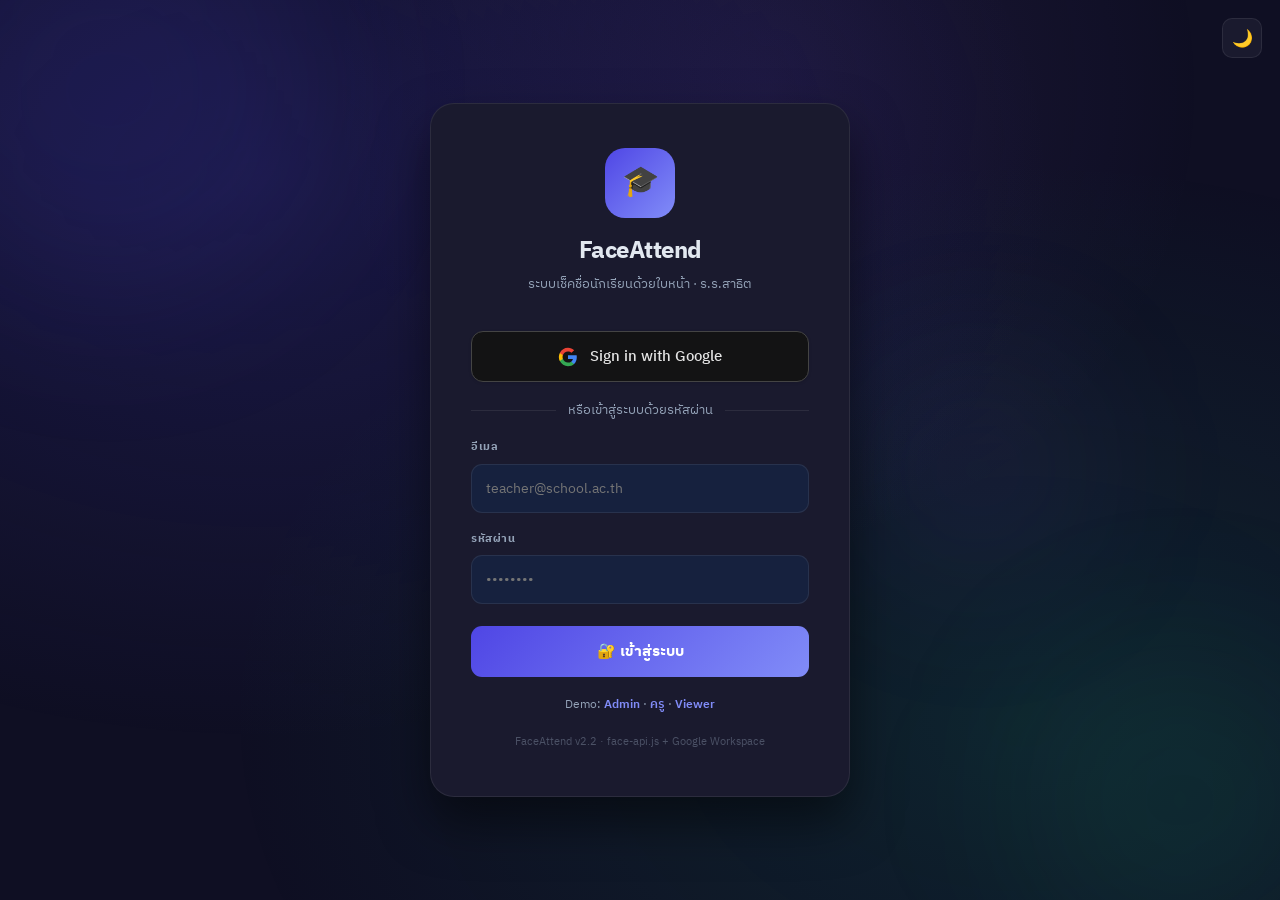
==== commit b2ff7432: "Update index.html" ====
--- a/index.html
+++ b/index.html
@@ -177,6 +177,16 @@
   </div>
 </div>
 
+<!-- Role Debugger — แสดงเมื่อ ?debug=1 ใน URL -->
+<div id="roleDebugPanel" style="display:none;position:fixed;bottom:16px;left:16px;z-index:999;background:var(--bg-card);border:1px solid var(--border-strong);border-radius:12px;padding:16px;max-width:340px;font-size:12px;box-shadow:var(--shadow)">
+  <div style="font-weight:700;margin-bottom:10px;display:flex;justify-content:space-between;align-items:center">
+    🔍 Role Debugger <button onclick="document.getElementById('roleDebugPanel').style.display='none'" style="background:none;border:none;cursor:pointer;color:var(--text-muted)">✕</button>
+  </div>
+  <div style="color:var(--text-muted);margin-bottom:8px">ROLE_MAP ที่ตั้งค่าใน config.js:</div>
+  <div id="debugRoleMapList" style="font-family:monospace;font-size:11px;line-height:1.8;background:var(--bg-card2);padding:10px;border-radius:8px;max-height:160px;overflow-y:auto"></div>
+  <div style="margin-top:10px;color:var(--text-muted)">วิธีใช้: ดู Gmail ของตัวเองแล้วเพิ่มใน config.js</div>
+</div>
+
 <script src="scripts/config.js"></script>
 <script>
 // ════════════════════════════════════════════
@@ -374,13 +384,23 @@
 
 // ── กำหนด Role จาก Email ──
 function resolveRole(email) {
-  // ตั้งค่า role mapping ใน config.js → CONFIG.ROLE_MAP
   const roleMap = CONFIG.ROLE_MAP || {};
-  if (roleMap[email]) return roleMap[email];
-
-  // Default: ถ้าไม่ได้ระบุใน map → teacher
-  // Admin email ต้องระบุชัดเจนใน ROLE_MAP
-  return 'teacher';
+
+  // normalize — lowercase + trim ป้องกัน typo ใน config
+  const norm = (email || '').trim().toLowerCase();
+
+  // ค้นหาแบบ case-insensitive
+  for (const [mapEmail, role] of Object.entries(roleMap)) {
+    if (mapEmail.trim().toLowerCase() === norm) {
+      console.log('[Role] ' + email + ' → ' + role + ' (matched "' + mapEmail + '")');
+      return role;
+    }
+  }
+
+  // log ชัดเจนเมื่อไม่เจอ — ดูใน Console เพื่อ debug
+  console.warn('[Role] "' + email + '" ไม่พบใน ROLE_MAP → role: viewer');
+  console.warn('[Role] ROLE_MAP ปัจจุบัน:', JSON.stringify(roleMap));
+  return 'viewer';   // default ปลอดภัย = viewer
 }
 
 // ════════════════════════════════════════════
@@ -506,11 +526,10 @@
     document.getElementById('schoolNameDisplay').textContent = CONFIG.SCHOOL_SHORT;
   }
 
-  // Init Google OAuth (รอ GSI library โหลดเสร็จ)
+  // Init Google OAuth
   if (typeof google !== 'undefined' && google.accounts) {
     initGoogleOAuth();
   } else {
-    // GSI ยังโหลดไม่เสร็จ → รอ
     window.addEventListener('load', () => setTimeout(initGoogleOAuth, 300));
   }
 
@@ -519,10 +538,37 @@
     if (e.key === 'Enter') doEmailLogin();
   });
 
-  // ตรวจ redirect จาก oauth2callback.html (Hash params)
+  // Hash token (redirect จาก oauth2callback.html)
   const hash = window.location.hash;
   if (hash.includes('id_token=') || hash.includes('access_token=')) {
     handleHashToken(hash);
+  }
+
+  // ── Role Debugger (เปิดด้วย ?debug=1) ──
+  if (window.location.search.includes('debug=1')) {
+    const panel = document.getElementById('roleDebugPanel');
+    panel.style.display = 'block';
+    const roleMap = CONFIG.ROLE_MAP || {};
+    const entries = Object.entries(roleMap);
+    const listEl  = document.getElementById('debugRoleMapList');
+    if (entries.length === 0) {
+      listEl.innerHTML = '<span style="color:var(--danger)">⚠️ ROLE_MAP ว่างเปล่า!</span>';
+    } else {
+      listEl.innerHTML = entries.map(([email, role]) => {
+        const colors = { admin:'#10b981', teacher:'#3b82f6', viewer:'#94a3b8' };
+        return `<div><span style="color:${colors[role]||'#fff'};font-weight:700">[${role}]</span> ${email}</div>`;
+      }).join('');
+    }
+    // แสดง email จาก session ถ้ามี
+    const u = sessionStorage.getItem('user');
+    if (u) {
+      const user = JSON.parse(u);
+      const resolvedRole = resolveRole(user.email);
+      listEl.innerHTML += `<div style="margin-top:8px;padding-top:8px;border-top:1px solid var(--border)">
+        <span style="color:var(--warning)">⚡ Email ล่าสุด:</span> ${user.email}<br>
+        <span style="color:var(--warning)">⚡ Role ที่ได้:</span> ${resolvedRole}
+      </div>`;
+    }
   }
 });
 
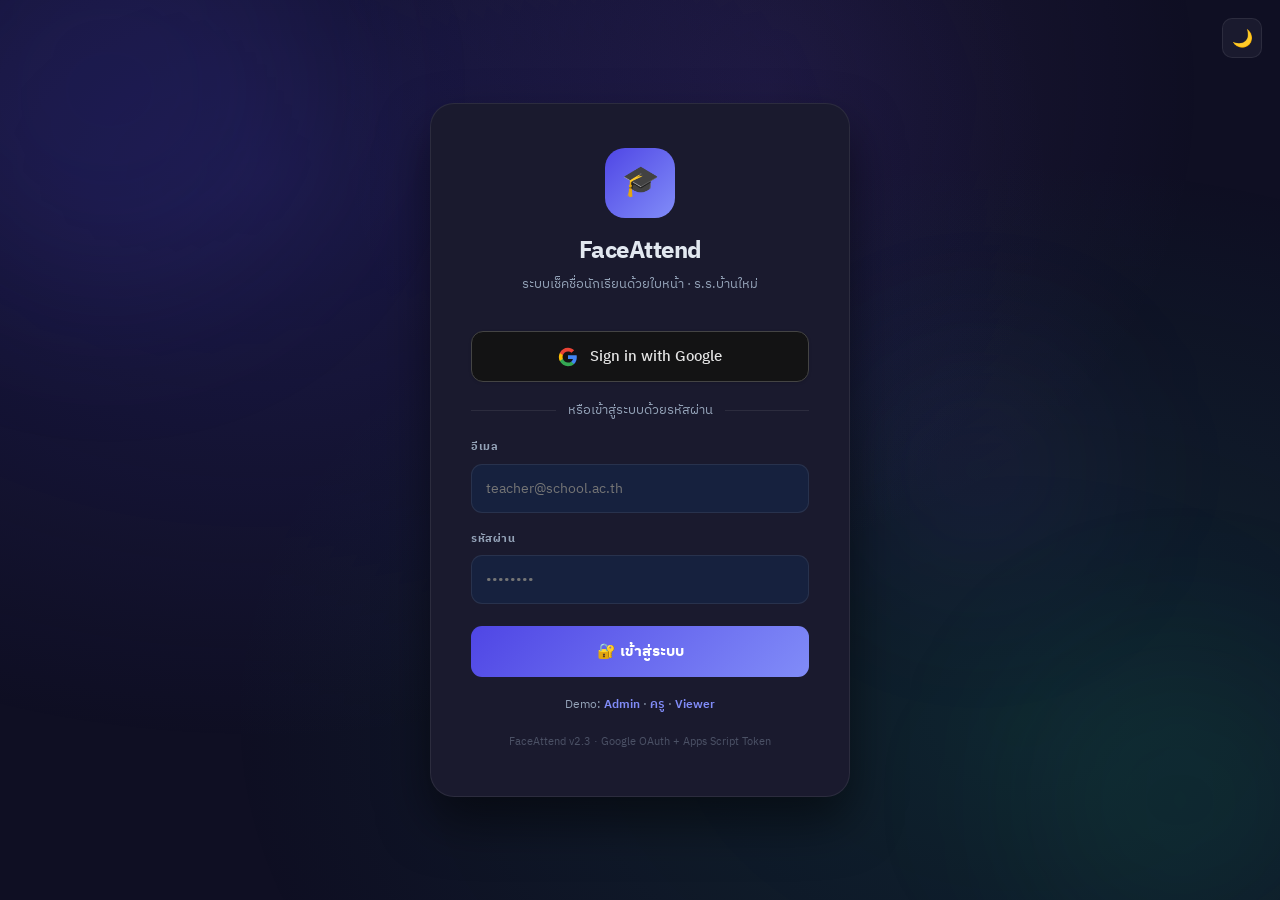
==== commit cc49cfe5: "Update index.html" ====
--- a/index.html
+++ b/index.html
@@ -4,11 +4,13 @@
 <meta charset="UTF-8">
 <meta name="viewport" content="width=device-width, initial-scale=1.0">
 <title>FaceAttend — เข้าสู่ระบบ</title>
+
 <link rel="preconnect" href="https://fonts.googleapis.com">
 <link href="https://fonts.googleapis.com/css2?family=IBM+Plex+Sans+Thai:wght@300;400;500;600;700&display=swap" rel="stylesheet">
+
 <link rel="stylesheet" href="styles/main.css">
 
-<!-- Google Identity Services (GSI) — OAuth 2.0 Library ล่าสุดของ Google -->
+<!-- Google Identity Services -->
 <script src="https://accounts.google.com/gsi/client" async defer></script>
 
 <style>
@@ -46,7 +48,7 @@
 .setup-text{font-size:12px;color:var(--text-muted);line-height:1.5}
 .setup-text code{background:rgba(255,255,255,.08);padding:1px 5px;border-radius:4px;font-size:11px;color:var(--primary-light)}
 
-/* ── Google Button (Official Style) ── */
+/* ── Google Button ── */
 .google-btn{
   width:100%;display:flex;align-items:center;justify-content:center;gap:12px;
   background:#fff;color:#3c4043;border:1px solid #dadce0;
@@ -57,7 +59,6 @@
 .google-btn:hover{background:#f8f9fa;box-shadow:0 2px 8px rgba(0,0,0,.2);transform:translateY(-1px)}
 .google-btn:active{transform:translateY(0)}
 .google-btn:disabled{opacity:.6;cursor:not-allowed}
-[data-theme="light"] .google-btn{background:#fff}
 [data-theme="dark"] .google-btn,
 :not([data-theme]) .google-btn{background:#131314;color:#e3e3e3;border-color:#444}
 [data-theme="dark"] .google-btn:hover,
@@ -83,8 +84,16 @@
 /* ── OAuth loading ── */
 .oauth-loading{display:none;align-items:center;justify-content:center;gap:10px;padding:14px;color:var(--text-muted);font-size:13px}
 .oauth-loading.show{display:flex}
+.loading-spinner{
+  width:16px;height:16px;border-radius:50%;
+  border:2px solid rgba(255,255,255,.15);
+  border-top-color: var(--primary-light);
+  animation:spin .7s linear infinite;
+}
+@keyframes spin{to{transform:rotate(360deg)}}
 </style>
 </head>
+
 <body style="display:flex;align-items:center;justify-content:center;min-height:100vh;overflow:hidden">
 
 <div class="bg-mesh"></div>
@@ -99,42 +108,39 @@
 <div class="wrap">
   <div class="card">
 
-    <!-- Logo -->
     <div class="logo-wrap">
       <div class="logo-icon">🎓</div>
       <div class="logo-title">FaceAttend</div>
-      <div class="logo-sub">ระบบเช็คชื่อนักเรียนด้วยใบหน้า · <span id="schoolNameDisplay">โรงเรียนสาธิต</span></div>
+      <div class="logo-sub">ระบบเช็คชื่อนักเรียนด้วยใบหน้า · <span id="schoolNameDisplay">โรงเรียนบ้านใหม่</span></div>
     </div>
 
-    <!-- Setup Guide Banner (แสดงเมื่อยังไม่ได้ตั้งค่า Client ID) -->
     <div class="setup-banner" id="setupBanner">
       <b>⚙️ ยังไม่ได้ตั้งค่า Google OAuth</b> — ปุ่ม "Sign in with Google" ยังไม่ทำงาน
       <div class="setup-step">
         <div class="setup-num">1</div>
-        <div class="setup-text">ไปที่ <a href="https://console.cloud.google.com/" target="_blank" style="color:var(--primary-light)">Google Cloud Console</a> → สร้างโปรเจค</div>
+        <div class="setup-text">ไปที่ Google Cloud Console → สร้างโปรเจค</div>
       </div>
       <div class="setup-step">
         <div class="setup-num">2</div>
-        <div class="setup-text">APIs &amp; Services → Credentials → <b>Create OAuth 2.0 Client ID</b> → เลือก "Web application"</div>
+        <div class="setup-text">APIs &amp; Services → Credentials → Create OAuth Client ID → Web application</div>
       </div>
       <div class="setup-step">
         <div class="setup-num">3</div>
-        <div class="setup-text">Authorized JavaScript origins: ใส่ URL เว็บของคุณ เช่น <code>https://username.github.io</code></div>
+        <div class="setup-text">Authorized JavaScript origins: <code>https://username.github.io</code></div>
       </div>
       <div class="setup-step">
         <div class="setup-num">4</div>
-        <div class="setup-text">คัดลอก <b>Client ID</b> (รูปแบบ <code>xxxx.apps.googleusercontent.com</code>)</div>
+        <div class="setup-text">Authorized redirect URIs: <code>.../oauth2callback.html</code></div>
       </div>
       <div class="setup-step">
         <div class="setup-num">5</div>
-        <div class="setup-text">เปิดไฟล์ <code>scripts/config.js</code> แก้ไข <code>GOOGLE_CLIENT_ID: 'วาง Client ID ที่นี่'</code></div>
+        <div class="setup-text">แก้ <code>scripts/config.js</code> → GOOGLE_CLIENT_ID</div>
       </div>
     </div>
 
-    <!-- Error box -->
     <div class="error-box" id="errorMsg">⚠️ <span id="errorText">เกิดข้อผิดพลาด</span></div>
 
-    <!-- Google Sign-In Button (Official GSI) -->
+    <!-- Google Sign-In -->
     <button class="google-btn" id="googleBtn" onclick="startGoogleLogin()">
       <svg width="20" height="20" viewBox="0 0 24 24">
         <path fill="#4285F4" d="M22.56 12.25c0-.78-.07-1.53-.2-2.25H12v4.26h5.92c-.26 1.37-1.04 2.53-2.21 3.31v2.77h3.57c2.08-1.92 3.28-4.74 3.28-8.09z"/>
@@ -145,7 +151,6 @@
       <span id="googleBtnText">Sign in with Google</span>
     </button>
 
-    <!-- OAuth Loading indicator -->
     <div class="oauth-loading" id="oauthLoading">
       <div class="loading-spinner"></div>
       <span>กำลังยืนยันตัวตนกับ Google...</span>
@@ -159,11 +164,13 @@
       <input type="email" class="form-input" id="emailInput"
         placeholder="teacher@school.ac.th" autocomplete="email">
     </div>
+
     <div class="form-group">
       <label class="form-label">รหัสผ่าน</label>
       <input type="password" class="form-input" id="passwordInput"
         placeholder="••••••••" autocomplete="current-password">
     </div>
+
     <button class="btn-login" onclick="doEmailLogin()">
       <span id="loginBtnText">🔐 เข้าสู่ระบบ</span>
     </button>
@@ -173,66 +180,85 @@
             <span onclick="fillDemo('teacher')">ครู</span> ·
             <span onclick="fillDemo('viewer')">Viewer</span>
     </div>
-    <div class="version-tag">FaceAttend v2.2 · face-api.js + Google Workspace</div>
+
+    <div class="version-tag">FaceAttend v2.3 · Google OAuth + Apps Script Token</div>
   </div>
 </div>
 
-<!-- Role Debugger — แสดงเมื่อ ?debug=1 ใน URL -->
-<div id="roleDebugPanel" style="display:none;position:fixed;bottom:16px;left:16px;z-index:999;background:var(--bg-card);border:1px solid var(--border-strong);border-radius:12px;padding:16px;max-width:340px;font-size:12px;box-shadow:var(--shadow)">
-  <div style="font-weight:700;margin-bottom:10px;display:flex;justify-content:space-between;align-items:center">
-    🔍 Role Debugger <button onclick="document.getElementById('roleDebugPanel').style.display='none'" style="background:none;border:none;cursor:pointer;color:var(--text-muted)">✕</button>
-  </div>
-  <div style="color:var(--text-muted);margin-bottom:8px">ROLE_MAP ที่ตั้งค่าใน config.js:</div>
-  <div id="debugRoleMapList" style="font-family:monospace;font-size:11px;line-height:1.8;background:var(--bg-card2);padding:10px;border-radius:8px;max-height:160px;overflow-y:auto"></div>
-  <div style="margin-top:10px;color:var(--text-muted)">วิธีใช้: ดู Gmail ของตัวเองแล้วเพิ่มใน config.js</div>
-</div>
-
 <script src="scripts/config.js"></script>
+
 <script>
 // ════════════════════════════════════════════
-// Google OAuth 2.0 — Google Identity Services (GIS)
-// ════════════════════════════════════════════
-
-let googleClient = null;   // google.accounts.oauth2 client
-let googleUser   = null;   // decoded JWT payload หลัง login สำเร็จ
+// FaceAttend v2.3 Login (PATCHED)
+// Google OAuth สำเร็จแล้วต้องไปขอ token จาก Apps Script (loginGoogle)
+// ════════════════════════════════════════════
+
+const DEMO_ACCOUNTS = {
+  admin:   { email:'admin@school.ac.th',   password:'admin1234',   role:'admin',   name:'ผู้ดูแลระบบ' },
+  teacher: { email:'teacher@school.ac.th', password:'teacher1234', role:'teacher', name:'อาจารย์สมใจ ดีงาม' },
+  viewer:  { email:'viewer@school.ac.th',  password:'viewer1234',  role:'viewer',  name:'ผู้ปกครอง ทดสอบ' },
+};
+
+function showError(msg) {
+  const box = document.getElementById('errorMsg');
+  document.getElementById('errorText').textContent = msg;
+  box.style.display = 'block';
+  box.classList.add('show');
+  setTimeout(() => { box.classList.remove('show'); }, 4000);
+}
+
+function clearError() {
+  document.getElementById('errorMsg').style.display = 'none';
+}
+
+function setGoogleBtnLoading(loading) {
+  const btn = document.getElementById('googleBtn');
+  document.getElementById('googleBtnText').textContent = loading
+    ? 'กำลังเชื่อมต่อ Google...' : 'Sign in with Google';
+  btn.disabled = loading;
+}
+
+function setOAuthLoading(show) {
+  document.getElementById('oauthLoading').classList.toggle('show', show);
+}
+
+// ════════════════════════════════════════════
+// Google Identity Services
+// ════════════════════════════════════════════
 
 function initGoogleOAuth() {
   const clientId = CONFIG.GOOGLE_CLIENT_ID;
 
-  // ── ตรวจว่า Client ID ตั้งค่าแล้วหรือยัง ──
-  if (!clientId || clientId.includes('YOUR_GOOGLE') || clientId === '') {
+  if (!clientId || clientId.includes('YOUR_GOOGLE') || clientId.trim() === '') {
     document.getElementById('setupBanner').classList.add('show');
     document.getElementById('googleBtn').disabled = true;
     document.getElementById('googleBtnText').textContent = 'Google OAuth ยังไม่ได้ตั้งค่า';
     return;
   }
 
-  // ── ซ่อน banner เมื่อ Client ID พร้อม ──
   document.getElementById('setupBanner').classList.remove('show');
 
-  // ── Initialize Google Identity Services ──
-  // google.accounts.id = Sign In With Google (one-tap + popup)
   if (typeof google === 'undefined' || !google.accounts) {
-    console.warn('GSI library ยังโหลดไม่เสร็จ — รอสักครู่');
+    console.warn('GSI ยังโหลดไม่เสร็จ...');
     setTimeout(initGoogleOAuth, 800);
     return;
   }
 
   google.accounts.id.initialize({
-    client_id:         clientId,
-    callback:          handleGoogleCredential,   // รับ JWT credential
-    auto_select:       false,
+    client_id: clientId,
+    callback: handleGoogleCredential,
+    auto_select: false,
     cancel_on_tap_outside: true,
-    ux_mode:           'popup',                  // เปิด popup แทน redirect
-    context:           'signin',
+    ux_mode: 'popup',
+    context: 'signin',
   });
 
   console.log('[OAuth] Google Identity Services พร้อมแล้ว ✅');
 }
 
-// ── เรียกเมื่อกดปุ่ม Sign in with Google ──
 function startGoogleLogin() {
   const clientId = CONFIG.GOOGLE_CLIENT_ID;
+
   if (!clientId || clientId.includes('YOUR_GOOGLE')) {
     showError('กรุณาตั้งค่า GOOGLE_CLIENT_ID ใน scripts/config.js ก่อน');
     return;
@@ -240,38 +266,34 @@
 
   setGoogleBtnLoading(true);
 
-  // Prompt Google One-Tap / Popup
   google.accounts.id.prompt((notification) => {
-    if (notification.isNotDisplayed()) {
-      // One-tap ถูก block (เช่น user ปิด) → ใช้ popup แทน
-      console.log('One-tap not displayed:', notification.getNotDisplayedReason());
+    if (notification.isNotDisplayed() || notification.isSkippedMoment()) {
+      console.log('[OAuth] One-tap blocked → fallback popup');
       openGooglePopup();
-    } else if (notification.isSkippedMoment()) {
-      console.log('One-tap skipped:', notification.getSkippedReason());
-      openGooglePopup();
     }
   });
 }
 
-// ── เปิด Google Popup แบบ manual ──
 function openGooglePopup() {
   const clientId = CONFIG.GOOGLE_CLIENT_ID;
   const scope    = 'openid email profile';
-  const redirectUri = window.location.origin + window.location.pathname.replace('index.html','') + 'oauth2callback.html';
-
-  // สร้าง OAuth2 URL
+
+  const redirectUri =
+    window.location.origin +
+    window.location.pathname.replace('index.html','').replace(/\/$/,'/') +
+    'oauth2callback.html';
+
   const params = new URLSearchParams({
-    client_id:     clientId,
-    redirect_uri:  redirectUri,
-    response_type: 'token id_token',   // implicit flow — ไม่ต้องมี backend
+    client_id: clientId,
+    redirect_uri: redirectUri,
+    response_type: 'token id_token',
     scope,
-    nonce:         Math.random().toString(36).slice(2),
-    prompt:        'select_account',
+    nonce: Math.random().toString(36).slice(2),
+    prompt: 'select_account',
   });
 
-  const oauthUrl = `https://accounts.google.com/o/oauth2/v2/auth?${params}`;
-
-  // เปิด popup
+  const oauthUrl = `https://accounts.google.com/o/oauth2/v2/auth?${params.toString()}`;
+
   const popup = window.open(
     oauthUrl,
     'googleOAuth',
@@ -287,55 +309,57 @@
 
   setOAuthLoading(true);
 
-  // ตรวจว่า popup ส่ง token กลับมาหรือเปล่า
   const timer = setInterval(() => {
-    try {
-      if (popup.closed) {
-        clearInterval(timer);
-        setGoogleBtnLoading(false);
-        setOAuthLoading(false);
-      }
-      // รับ postMessage จาก oauth2callback.html
-    } catch(_) {}
+    if (popup.closed) {
+      clearInterval(timer);
+      setGoogleBtnLoading(false);
+      setOAuthLoading(false);
+    }
   }, 500);
 
-  // รับ message จาก popup (oauth2callback.html จะ postMessage กลับมา)
   window.addEventListener('message', function onMsg(e) {
     if (e.origin !== window.location.origin) return;
+
     if (e.data?.type === 'GOOGLE_OAUTH_SUCCESS') {
       window.removeEventListener('message', onMsg);
       clearInterval(timer);
-      popup.close();
-      setOAuthLoading(false);
+      try { popup.close(); } catch(_) {}
+
+      setOAuthLoading(false);
+
       processGoogleToken(e.data.credential || e.data.id_token, e.data.userInfo);
     }
+
     if (e.data?.type === 'GOOGLE_OAUTH_ERROR') {
       window.removeEventListener('message', onMsg);
       clearInterval(timer);
-      popup.close();
+      try { popup.close(); } catch(_) {}
+
       setOAuthLoading(false);
       setGoogleBtnLoading(false);
+
       showError('Google Login ล้มเหลว: ' + e.data.error);
     }
   });
 }
 
-// ── รับ JWT Credential จาก Google One-Tap ──
 function handleGoogleCredential(response) {
   setOAuthLoading(true);
-  const credential = response.credential;   // JWT token
+  const credential = response.credential;
   processGoogleToken(credential, null);
 }
 
-// ── Decode JWT และ Login ──
-function processGoogleToken(jwtToken, preDecoded) {
+// ════════════════════════════════════════════
+// ★ PATCHED: Google token → ขอ token ของ FaceAttend จาก Apps Script
+// ════════════════════════════════════════════
+
+async function processGoogleToken(jwtToken, preDecoded) {
   try {
     let payload;
 
     if (preDecoded) {
       payload = preDecoded;
     } else {
-      // Decode JWT (ไม่ต้อง verify signature ฝั่ง client — Google verify แล้ว)
       const base64Url = jwtToken.split('.')[1];
       const base64    = base64Url.replace(/-/g, '+').replace(/_/g, '/');
       payload = JSON.parse(atob(base64));
@@ -343,7 +367,13 @@
 
     console.log('[OAuth] Google user:', payload.email, payload.name);
 
-    // ตรวจว่า token หมดอายุหรือยัง
+    if (!payload.email) {
+      showError('Google ไม่ได้ส่ง email กลับมา');
+      setGoogleBtnLoading(false);
+      setOAuthLoading(false);
+      return;
+    }
+
     if (payload.exp && payload.exp * 1000 < Date.now()) {
       showError('Google token หมดอายุ กรุณา Login ใหม่');
       setGoogleBtnLoading(false);
@@ -351,27 +381,43 @@
       return;
     }
 
-    // ตรวจ email domain (optional — กรองเฉพาะ domain โรงเรียน)
-    // const allowedDomain = 'school.ac.th';
-    // if (!payload.email.endsWith('@' + allowedDomain)) {
-    //   showError('อนุญาตเฉพาะ @' + allowedDomain + ' เท่านั้น');
-    //   return;
-    // }
-
-    // สร้าง user session
+    if (!CONFIG._hasRealAPI) {
+      showError('ยังไม่ได้ตั้งค่า API_URL ใน scripts/config.js');
+      setGoogleBtnLoading(false);
+      setOAuthLoading(false);
+      return;
+    }
+
+    // ★ ขอ token จาก Apps Script
+    const apiRes = await fetch(CONFIG.API_URL, {
+      method: 'POST',
+      headers: { 'Content-Type':'application/json' },
+      body: JSON.stringify({
+        action: 'loginGoogle',
+        email: payload.email
+      })
+    });
+
+    const apiData = await apiRes.json();
+
+    if (!apiData.success) {
+      showError(apiData.error || 'บัญชีนี้ไม่ได้รับอนุญาต');
+      setGoogleBtnLoading(false);
+      setOAuthLoading(false);
+      return;
+    }
+
     const user = {
-      email:       payload.email,
-      name:        payload.name || payload.email,
-      picture:     payload.picture || '',
-      role:        resolveRole(payload.email),   // ดู role จาก config
+      ...apiData.data,
+      picture: payload.picture || '',
       loginMethod: 'google',
-      googleToken: jwtToken,
+      googleToken: jwtToken
     };
 
     sessionStorage.setItem('user', JSON.stringify(user));
-    console.log('[OAuth] Login success → role:', user.role);
-
-    // Redirect ไป dashboard
+
+    console.log('[OAuth] FaceAttend token OK →', user.email, user.role);
+
     window.location.href = 'dashboard.html';
 
   } catch (err) {
@@ -382,58 +428,35 @@
   }
 }
 
-// ── กำหนด Role จาก Email ──
-function resolveRole(email) {
-  const roleMap = CONFIG.ROLE_MAP || {};
-
-  // normalize — lowercase + trim ป้องกัน typo ใน config
-  const norm = (email || '').trim().toLowerCase();
-
-  // ค้นหาแบบ case-insensitive
-  for (const [mapEmail, role] of Object.entries(roleMap)) {
-    if (mapEmail.trim().toLowerCase() === norm) {
-      console.log('[Role] ' + email + ' → ' + role + ' (matched "' + mapEmail + '")');
-      return role;
-    }
-  }
-
-  // log ชัดเจนเมื่อไม่เจอ — ดูใน Console เพื่อ debug
-  console.warn('[Role] "' + email + '" ไม่พบใน ROLE_MAP → role: viewer');
-  console.warn('[Role] ROLE_MAP ปัจจุบัน:', JSON.stringify(roleMap));
-  return 'viewer';   // default ปลอดภัย = viewer
-}
-
-// ════════════════════════════════════════════
-// Email / Password Login (ผ่าน Apps Script)
-// ════════════════════════════════════════════
-
-const DEMO_ACCOUNTS = {
-  admin:   { email:'admin@school.ac.th',   password:'admin1234',   role:'admin',   name:'อาจารย์เอกศักดิ์ ปรีติประสงค์' },
-  teacher: { email:'teacher@school.ac.th', password:'teacher1234', role:'teacher', name:'อาจารย์สมใจ ดีงาม' },
-  viewer:  { email:'viewer@school.ac.th',  password:'viewer1234',  role:'viewer',  name:'ผู้ปกครอง ทดสอบ' },
-};
+// ════════════════════════════════════════════
+// Email / Password Login
+// ════════════════════════════════════════════
 
 async function doEmailLogin() {
   const email    = document.getElementById('emailInput').value.trim();
   const password = document.getElementById('passwordInput').value;
   const btn      = document.getElementById('loginBtnText');
 
-  if (!email || !password) { showError('กรุณากรอก Email และรหัสผ่าน'); return; }
+  if (!email || !password) {
+    showError('กรุณากรอก Email และรหัสผ่าน');
+    return;
+  }
 
   btn.textContent = '⏳ กำลังตรวจสอบ...';
   clearError();
 
   try {
-    // ── ลอง Apps Script API ก่อน ──
     if (CONFIG._hasRealAPI) {
       try {
         const res = await fetch(CONFIG.API_URL, {
-          method:  'POST',
-          headers: { 'Content-Type': 'text/plain' },
-          body:    JSON.stringify({ action:'login', email, password }),
-          mode:    'cors',
+          method: 'POST',
+          headers: { 'Content-Type': 'application/json' },
+          body: JSON.stringify({ action:'login', email, password }),
+          mode: 'cors'
         });
+
         const data = await res.json();
+
         if (data.success) {
           const u = { ...data.data, loginMethod:'password' };
           sessionStorage.setItem('user', JSON.stringify(u));
@@ -442,22 +465,25 @@
         } else {
           throw new Error(data.error || 'Login failed');
         }
+
       } catch (apiErr) {
-        console.warn('[Login] API failed:', apiErr.message, '— trying demo accounts');
+        console.warn('[Login] API failed:', apiErr.message, '— fallback demo');
       }
     }
 
-    // ── Fallback: Demo accounts ──
-    await new Promise(r => setTimeout(r, 600));  // simulate delay
+    // Demo fallback
+    await new Promise(r => setTimeout(r, 600));
+
     const found = Object.values(DEMO_ACCOUNTS)
       .find(a => a.email === email && a.password === password);
 
     if (found) {
-      sessionStorage.setItem('user', JSON.stringify({ ...found, loginMethod:'password' }));
+      sessionStorage.setItem('user', JSON.stringify({ ...found, loginMethod:'password', token:'DEMO_TOKEN' }));
       window.location.href = 'dashboard.html';
     } else {
       showError('อีเมลหรือรหัสผ่านไม่ถูกต้อง');
     }
+
   } finally {
     btn.textContent = '🔐 เข้าสู่ระบบ';
   }
@@ -470,35 +496,13 @@
 }
 
 // ════════════════════════════════════════════
-// UI Helpers
-// ════════════════════════════════════════════
-
-function showError(msg) {
-  const box = document.getElementById('errorMsg');
-  document.getElementById('errorText').textContent = msg;
-  box.style.display = 'block';
-  box.classList.add('show');
-  setTimeout(() => { box.classList.remove('show'); }, 4000);
-}
-
-function clearError() {
-  document.getElementById('errorMsg').style.display = 'none';
-}
-
-function setGoogleBtnLoading(loading) {
-  const btn = document.getElementById('googleBtn');
-  document.getElementById('googleBtnText').textContent = loading
-    ? 'กำลังเชื่อมต่อ Google...' : 'Sign in with Google';
-  btn.disabled = loading;
-}
-
-function setOAuthLoading(show) {
-  document.getElementById('oauthLoading').classList.toggle('show', show);
-}
+// Theme
+// ════════════════════════════════════════════
 
 function toggleTheme() {
   const root = document.documentElement;
   const isLight = root.getAttribute('data-theme') === 'light';
+
   if (isLight) {
     root.removeAttribute('data-theme');
     localStorage.setItem('theme','dark');
@@ -515,6 +519,7 @@
 // ════════════════════════════════════════════
 
 document.addEventListener('DOMContentLoaded', () => {
+
   // Theme
   if (localStorage.getItem('theme') === 'light') {
     document.documentElement.setAttribute('data-theme','light');
@@ -538,50 +543,17 @@
     if (e.key === 'Enter') doEmailLogin();
   });
 
-  // Hash token (redirect จาก oauth2callback.html)
-  const hash = window.location.hash;
-  if (hash.includes('id_token=') || hash.includes('access_token=')) {
-    handleHashToken(hash);
-  }
-
-  // ── Role Debugger (เปิดด้วย ?debug=1) ──
-  if (window.location.search.includes('debug=1')) {
-    const panel = document.getElementById('roleDebugPanel');
-    panel.style.display = 'block';
-    const roleMap = CONFIG.ROLE_MAP || {};
-    const entries = Object.entries(roleMap);
-    const listEl  = document.getElementById('debugRoleMapList');
-    if (entries.length === 0) {
-      listEl.innerHTML = '<span style="color:var(--danger)">⚠️ ROLE_MAP ว่างเปล่า!</span>';
-    } else {
-      listEl.innerHTML = entries.map(([email, role]) => {
-        const colors = { admin:'#10b981', teacher:'#3b82f6', viewer:'#94a3b8' };
-        return `<div><span style="color:${colors[role]||'#fff'};font-weight:700">[${role}]</span> ${email}</div>`;
-      }).join('');
-    }
-    // แสดง email จาก session ถ้ามี
-    const u = sessionStorage.getItem('user');
-    if (u) {
-      const user = JSON.parse(u);
-      const resolvedRole = resolveRole(user.email);
-      listEl.innerHTML += `<div style="margin-top:8px;padding-top:8px;border-top:1px solid var(--border)">
-        <span style="color:var(--warning)">⚡ Email ล่าสุด:</span> ${user.email}<br>
-        <span style="color:var(--warning)">⚡ Role ที่ได้:</span> ${resolvedRole}
-      </div>`;
-    }
-  }
+  // ถ้า login ค้างไว้แล้ว → ไป dashboard เลย
+  try {
+    const u = JSON.parse(sessionStorage.getItem('user') || 'null');
+    if (u && u.token) {
+      console.log('[Session] user exists → redirect dashboard');
+      window.location.href = 'dashboard.html';
+    }
+  } catch(_) {}
+
 });
-
-// Handle token ที่อาจ redirect มาใน hash (implicit flow backup)
-function handleHashToken(hash) {
-  const params = new URLSearchParams(hash.slice(1));
-  const idToken = params.get('id_token');
-  if (idToken) {
-    setOAuthLoading(true);
-    window.history.replaceState({}, document.title, window.location.pathname);
-    processGoogleToken(idToken, null);
-  }
-}
 </script>
+
 </body>
 </html>
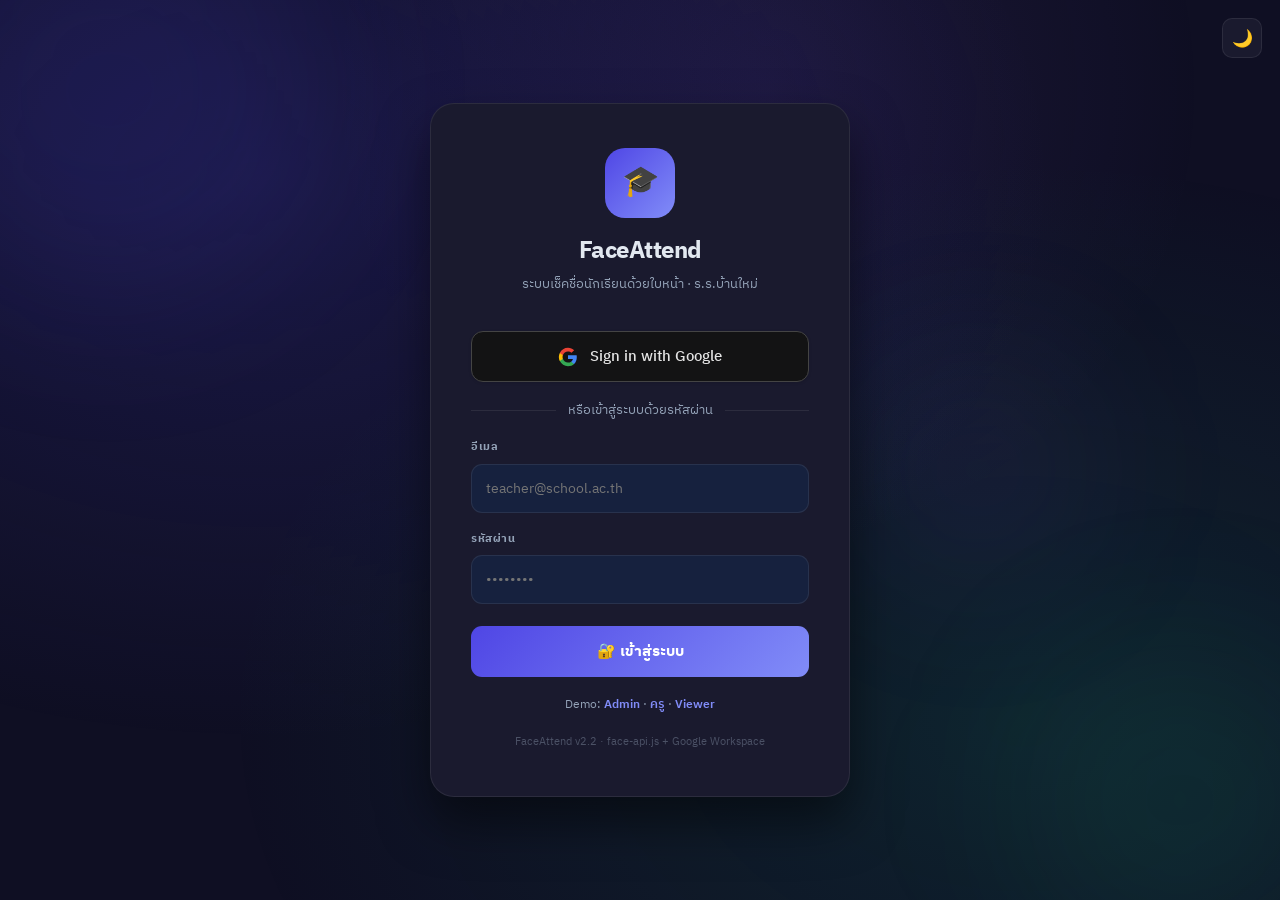
==== commit 1a06a24b: "Update index.html" ====
--- a/index.html
+++ b/index.html
@@ -4,13 +4,11 @@
 <meta charset="UTF-8">
 <meta name="viewport" content="width=device-width, initial-scale=1.0">
 <title>FaceAttend — เข้าสู่ระบบ</title>
-
 <link rel="preconnect" href="https://fonts.googleapis.com">
 <link href="https://fonts.googleapis.com/css2?family=IBM+Plex+Sans+Thai:wght@300;400;500;600;700&display=swap" rel="stylesheet">
-
 <link rel="stylesheet" href="styles/main.css">
 
-<!-- Google Identity Services -->
+<!-- Google Identity Services (GSI) — OAuth 2.0 Library ล่าสุดของ Google -->
 <script src="https://accounts.google.com/gsi/client" async defer></script>
 
 <style>
@@ -48,7 +46,7 @@
 .setup-text{font-size:12px;color:var(--text-muted);line-height:1.5}
 .setup-text code{background:rgba(255,255,255,.08);padding:1px 5px;border-radius:4px;font-size:11px;color:var(--primary-light)}
 
-/* ── Google Button ── */
+/* ── Google Button (Official Style) ── */
 .google-btn{
   width:100%;display:flex;align-items:center;justify-content:center;gap:12px;
   background:#fff;color:#3c4043;border:1px solid #dadce0;
@@ -59,6 +57,7 @@
 .google-btn:hover{background:#f8f9fa;box-shadow:0 2px 8px rgba(0,0,0,.2);transform:translateY(-1px)}
 .google-btn:active{transform:translateY(0)}
 .google-btn:disabled{opacity:.6;cursor:not-allowed}
+[data-theme="light"] .google-btn{background:#fff}
 [data-theme="dark"] .google-btn,
 :not([data-theme]) .google-btn{background:#131314;color:#e3e3e3;border-color:#444}
 [data-theme="dark"] .google-btn:hover,
@@ -84,16 +83,8 @@
 /* ── OAuth loading ── */
 .oauth-loading{display:none;align-items:center;justify-content:center;gap:10px;padding:14px;color:var(--text-muted);font-size:13px}
 .oauth-loading.show{display:flex}
-.loading-spinner{
-  width:16px;height:16px;border-radius:50%;
-  border:2px solid rgba(255,255,255,.15);
-  border-top-color: var(--primary-light);
-  animation:spin .7s linear infinite;
-}
-@keyframes spin{to{transform:rotate(360deg)}}
 </style>
 </head>
-
 <body style="display:flex;align-items:center;justify-content:center;min-height:100vh;overflow:hidden">
 
 <div class="bg-mesh"></div>
@@ -108,39 +99,42 @@
 <div class="wrap">
   <div class="card">
 
+    <!-- Logo -->
     <div class="logo-wrap">
       <div class="logo-icon">🎓</div>
       <div class="logo-title">FaceAttend</div>
-      <div class="logo-sub">ระบบเช็คชื่อนักเรียนด้วยใบหน้า · <span id="schoolNameDisplay">โรงเรียนบ้านใหม่</span></div>
+      <div class="logo-sub">ระบบเช็คชื่อนักเรียนด้วยใบหน้า · <span id="schoolNameDisplay">โรงเรียนสาธิต</span></div>
     </div>
 
+    <!-- Setup Guide Banner (แสดงเมื่อยังไม่ได้ตั้งค่า Client ID) -->
     <div class="setup-banner" id="setupBanner">
       <b>⚙️ ยังไม่ได้ตั้งค่า Google OAuth</b> — ปุ่ม "Sign in with Google" ยังไม่ทำงาน
       <div class="setup-step">
         <div class="setup-num">1</div>
-        <div class="setup-text">ไปที่ Google Cloud Console → สร้างโปรเจค</div>
+        <div class="setup-text">ไปที่ <a href="https://console.cloud.google.com/" target="_blank" style="color:var(--primary-light)">Google Cloud Console</a> → สร้างโปรเจค</div>
       </div>
       <div class="setup-step">
         <div class="setup-num">2</div>
-        <div class="setup-text">APIs &amp; Services → Credentials → Create OAuth Client ID → Web application</div>
+        <div class="setup-text">APIs &amp; Services → Credentials → <b>Create OAuth 2.0 Client ID</b> → เลือก "Web application"</div>
       </div>
       <div class="setup-step">
         <div class="setup-num">3</div>
-        <div class="setup-text">Authorized JavaScript origins: <code>https://username.github.io</code></div>
+        <div class="setup-text">Authorized JavaScript origins: ใส่ URL เว็บของคุณ เช่น <code>https://username.github.io</code></div>
       </div>
       <div class="setup-step">
         <div class="setup-num">4</div>
-        <div class="setup-text">Authorized redirect URIs: <code>.../oauth2callback.html</code></div>
+        <div class="setup-text">คัดลอก <b>Client ID</b> (รูปแบบ <code>xxxx.apps.googleusercontent.com</code>)</div>
       </div>
       <div class="setup-step">
         <div class="setup-num">5</div>
-        <div class="setup-text">แก้ <code>scripts/config.js</code> → GOOGLE_CLIENT_ID</div>
+        <div class="setup-text">เปิดไฟล์ <code>scripts/config.js</code> แก้ไข <code>GOOGLE_CLIENT_ID: 'วาง Client ID ที่นี่'</code></div>
       </div>
     </div>
 
+    <!-- Error box -->
     <div class="error-box" id="errorMsg">⚠️ <span id="errorText">เกิดข้อผิดพลาด</span></div>
 
-    <!-- Google Sign-In -->
+    <!-- Google Sign-In Button (Official GSI) -->
     <button class="google-btn" id="googleBtn" onclick="startGoogleLogin()">
       <svg width="20" height="20" viewBox="0 0 24 24">
         <path fill="#4285F4" d="M22.56 12.25c0-.78-.07-1.53-.2-2.25H12v4.26h5.92c-.26 1.37-1.04 2.53-2.21 3.31v2.77h3.57c2.08-1.92 3.28-4.74 3.28-8.09z"/>
@@ -151,6 +145,7 @@
       <span id="googleBtnText">Sign in with Google</span>
     </button>
 
+    <!-- OAuth Loading indicator -->
     <div class="oauth-loading" id="oauthLoading">
       <div class="loading-spinner"></div>
       <span>กำลังยืนยันตัวตนกับ Google...</span>
@@ -164,13 +159,11 @@
       <input type="email" class="form-input" id="emailInput"
         placeholder="teacher@school.ac.th" autocomplete="email">
     </div>
-
     <div class="form-group">
       <label class="form-label">รหัสผ่าน</label>
       <input type="password" class="form-input" id="passwordInput"
         placeholder="••••••••" autocomplete="current-password">
     </div>
-
     <button class="btn-login" onclick="doEmailLogin()">
       <span id="loginBtnText">🔐 เข้าสู่ระบบ</span>
     </button>
@@ -180,85 +173,66 @@
             <span onclick="fillDemo('teacher')">ครู</span> ·
             <span onclick="fillDemo('viewer')">Viewer</span>
     </div>
-
-    <div class="version-tag">FaceAttend v2.3 · Google OAuth + Apps Script Token</div>
+    <div class="version-tag">FaceAttend v2.2 · face-api.js + Google Workspace</div>
   </div>
 </div>
 
+<!-- Role Debugger — แสดงเมื่อ ?debug=1 ใน URL -->
+<div id="roleDebugPanel" style="display:none;position:fixed;bottom:16px;left:16px;z-index:999;background:var(--bg-card);border:1px solid var(--border-strong);border-radius:12px;padding:16px;max-width:340px;font-size:12px;box-shadow:var(--shadow)">
+  <div style="font-weight:700;margin-bottom:10px;display:flex;justify-content:space-between;align-items:center">
+    🔍 Role Debugger <button onclick="document.getElementById('roleDebugPanel').style.display='none'" style="background:none;border:none;cursor:pointer;color:var(--text-muted)">✕</button>
+  </div>
+  <div style="color:var(--text-muted);margin-bottom:8px">ROLE_MAP ที่ตั้งค่าใน config.js:</div>
+  <div id="debugRoleMapList" style="font-family:monospace;font-size:11px;line-height:1.8;background:var(--bg-card2);padding:10px;border-radius:8px;max-height:160px;overflow-y:auto"></div>
+  <div style="margin-top:10px;color:var(--text-muted)">วิธีใช้: ดู Gmail ของตัวเองแล้วเพิ่มใน config.js</div>
+</div>
+
 <script src="scripts/config.js"></script>
-
 <script>
 // ════════════════════════════════════════════
-// FaceAttend v2.3 Login (PATCHED)
-// Google OAuth สำเร็จแล้วต้องไปขอ token จาก Apps Script (loginGoogle)
-// ════════════════════════════════════════════
-
-const DEMO_ACCOUNTS = {
-  admin:   { email:'admin@school.ac.th',   password:'admin1234',   role:'admin',   name:'ผู้ดูแลระบบ' },
-  teacher: { email:'teacher@school.ac.th', password:'teacher1234', role:'teacher', name:'อาจารย์สมใจ ดีงาม' },
-  viewer:  { email:'viewer@school.ac.th',  password:'viewer1234',  role:'viewer',  name:'ผู้ปกครอง ทดสอบ' },
-};
-
-function showError(msg) {
-  const box = document.getElementById('errorMsg');
-  document.getElementById('errorText').textContent = msg;
-  box.style.display = 'block';
-  box.classList.add('show');
-  setTimeout(() => { box.classList.remove('show'); }, 4000);
-}
-
-function clearError() {
-  document.getElementById('errorMsg').style.display = 'none';
-}
-
-function setGoogleBtnLoading(loading) {
-  const btn = document.getElementById('googleBtn');
-  document.getElementById('googleBtnText').textContent = loading
-    ? 'กำลังเชื่อมต่อ Google...' : 'Sign in with Google';
-  btn.disabled = loading;
-}
-
-function setOAuthLoading(show) {
-  document.getElementById('oauthLoading').classList.toggle('show', show);
-}
-
-// ════════════════════════════════════════════
-// Google Identity Services
-// ════════════════════════════════════════════
+// Google OAuth 2.0 — Google Identity Services (GIS)
+// ════════════════════════════════════════════
+
+let googleClient = null;   // google.accounts.oauth2 client
+let googleUser   = null;   // decoded JWT payload หลัง login สำเร็จ
 
 function initGoogleOAuth() {
   const clientId = CONFIG.GOOGLE_CLIENT_ID;
 
-  if (!clientId || clientId.includes('YOUR_GOOGLE') || clientId.trim() === '') {
+  // ── ตรวจว่า Client ID ตั้งค่าแล้วหรือยัง ──
+  if (!clientId || clientId.includes('YOUR_GOOGLE') || clientId === '') {
     document.getElementById('setupBanner').classList.add('show');
     document.getElementById('googleBtn').disabled = true;
     document.getElementById('googleBtnText').textContent = 'Google OAuth ยังไม่ได้ตั้งค่า';
     return;
   }
 
+  // ── ซ่อน banner เมื่อ Client ID พร้อม ──
   document.getElementById('setupBanner').classList.remove('show');
 
+  // ── Initialize Google Identity Services ──
+  // google.accounts.id = Sign In With Google (one-tap + popup)
   if (typeof google === 'undefined' || !google.accounts) {
-    console.warn('GSI ยังโหลดไม่เสร็จ...');
+    console.warn('GSI library ยังโหลดไม่เสร็จ — รอสักครู่');
     setTimeout(initGoogleOAuth, 800);
     return;
   }
 
   google.accounts.id.initialize({
-    client_id: clientId,
-    callback: handleGoogleCredential,
-    auto_select: false,
+    client_id:         clientId,
+    callback:          handleGoogleCredential,   // รับ JWT credential
+    auto_select:       false,
     cancel_on_tap_outside: true,
-    ux_mode: 'popup',
-    context: 'signin',
+    ux_mode:           'popup',                  // เปิด popup แทน redirect
+    context:           'signin',
   });
 
   console.log('[OAuth] Google Identity Services พร้อมแล้ว ✅');
 }
 
+// ── เรียกเมื่อกดปุ่ม Sign in with Google ──
 function startGoogleLogin() {
   const clientId = CONFIG.GOOGLE_CLIENT_ID;
-
   if (!clientId || clientId.includes('YOUR_GOOGLE')) {
     showError('กรุณาตั้งค่า GOOGLE_CLIENT_ID ใน scripts/config.js ก่อน');
     return;
@@ -266,34 +240,38 @@
 
   setGoogleBtnLoading(true);
 
+  // Prompt Google One-Tap / Popup
   google.accounts.id.prompt((notification) => {
-    if (notification.isNotDisplayed() || notification.isSkippedMoment()) {
-      console.log('[OAuth] One-tap blocked → fallback popup');
+    if (notification.isNotDisplayed()) {
+      // One-tap ถูก block (เช่น user ปิด) → ใช้ popup แทน
+      console.log('One-tap not displayed:', notification.getNotDisplayedReason());
       openGooglePopup();
+    } else if (notification.isSkippedMoment()) {
+      console.log('One-tap skipped:', notification.getSkippedReason());
+      openGooglePopup();
     }
   });
 }
 
+// ── เปิด Google Popup แบบ manual ──
 function openGooglePopup() {
   const clientId = CONFIG.GOOGLE_CLIENT_ID;
   const scope    = 'openid email profile';
-
-  const redirectUri =
-    window.location.origin +
-    window.location.pathname.replace('index.html','').replace(/\/$/,'/') +
-    'oauth2callback.html';
-
+  const redirectUri = window.location.origin + window.location.pathname.replace('index.html','') + 'oauth2callback.html';
+
+  // สร้าง OAuth2 URL
   const params = new URLSearchParams({
-    client_id: clientId,
-    redirect_uri: redirectUri,
-    response_type: 'token id_token',
+    client_id:     clientId,
+    redirect_uri:  redirectUri,
+    response_type: 'token id_token',   // implicit flow — ไม่ต้องมี backend
     scope,
-    nonce: Math.random().toString(36).slice(2),
-    prompt: 'select_account',
+    nonce:         Math.random().toString(36).slice(2),
+    prompt:        'select_account',
   });
 
-  const oauthUrl = `https://accounts.google.com/o/oauth2/v2/auth?${params.toString()}`;
-
+  const oauthUrl = `https://accounts.google.com/o/oauth2/v2/auth?${params}`;
+
+  // เปิด popup
   const popup = window.open(
     oauthUrl,
     'googleOAuth',
@@ -309,57 +287,55 @@
 
   setOAuthLoading(true);
 
+  // ตรวจว่า popup ส่ง token กลับมาหรือเปล่า
   const timer = setInterval(() => {
-    if (popup.closed) {
-      clearInterval(timer);
-      setGoogleBtnLoading(false);
-      setOAuthLoading(false);
-    }
+    try {
+      if (popup.closed) {
+        clearInterval(timer);
+        setGoogleBtnLoading(false);
+        setOAuthLoading(false);
+      }
+      // รับ postMessage จาก oauth2callback.html
+    } catch(_) {}
   }, 500);
 
+  // รับ message จาก popup (oauth2callback.html จะ postMessage กลับมา)
   window.addEventListener('message', function onMsg(e) {
     if (e.origin !== window.location.origin) return;
-
     if (e.data?.type === 'GOOGLE_OAUTH_SUCCESS') {
       window.removeEventListener('message', onMsg);
       clearInterval(timer);
-      try { popup.close(); } catch(_) {}
-
+      popup.close();
       setOAuthLoading(false);
-
       processGoogleToken(e.data.credential || e.data.id_token, e.data.userInfo);
     }
-
     if (e.data?.type === 'GOOGLE_OAUTH_ERROR') {
       window.removeEventListener('message', onMsg);
       clearInterval(timer);
-      try { popup.close(); } catch(_) {}
-
+      popup.close();
       setOAuthLoading(false);
       setGoogleBtnLoading(false);
-
       showError('Google Login ล้มเหลว: ' + e.data.error);
     }
   });
 }
 
+// ── รับ JWT Credential จาก Google One-Tap ──
 function handleGoogleCredential(response) {
   setOAuthLoading(true);
-  const credential = response.credential;
+  const credential = response.credential;   // JWT token
   processGoogleToken(credential, null);
 }
 
-// ════════════════════════════════════════════
-// ★ PATCHED: Google token → ขอ token ของ FaceAttend จาก Apps Script
-// ════════════════════════════════════════════
-
-async function processGoogleToken(jwtToken, preDecoded) {
+// ── Decode JWT และ Login ──
+function processGoogleToken(jwtToken, preDecoded) {
   try {
     let payload;
 
     if (preDecoded) {
       payload = preDecoded;
     } else {
+      // Decode JWT (ไม่ต้อง verify signature ฝั่ง client — Google verify แล้ว)
       const base64Url = jwtToken.split('.')[1];
       const base64    = base64Url.replace(/-/g, '+').replace(/_/g, '/');
       payload = JSON.parse(atob(base64));
@@ -367,13 +343,7 @@
 
     console.log('[OAuth] Google user:', payload.email, payload.name);
 
-    if (!payload.email) {
-      showError('Google ไม่ได้ส่ง email กลับมา');
-      setGoogleBtnLoading(false);
-      setOAuthLoading(false);
-      return;
-    }
-
+    // ตรวจว่า token หมดอายุหรือยัง
     if (payload.exp && payload.exp * 1000 < Date.now()) {
       showError('Google token หมดอายุ กรุณา Login ใหม่');
       setGoogleBtnLoading(false);
@@ -381,43 +351,27 @@
       return;
     }
 
-    if (!CONFIG._hasRealAPI) {
-      showError('ยังไม่ได้ตั้งค่า API_URL ใน scripts/config.js');
-      setGoogleBtnLoading(false);
-      setOAuthLoading(false);
-      return;
-    }
-
-    // ★ ขอ token จาก Apps Script
-    const apiRes = await fetch(CONFIG.API_URL, {
-      method: 'POST',
-      headers: { 'Content-Type':'application/json' },
-      body: JSON.stringify({
-        action: 'loginGoogle',
-        email: payload.email
-      })
-    });
-
-    const apiData = await apiRes.json();
-
-    if (!apiData.success) {
-      showError(apiData.error || 'บัญชีนี้ไม่ได้รับอนุญาต');
-      setGoogleBtnLoading(false);
-      setOAuthLoading(false);
-      return;
-    }
-
+    // ตรวจ email domain (optional — กรองเฉพาะ domain โรงเรียน)
+    // const allowedDomain = 'school.ac.th';
+    // if (!payload.email.endsWith('@' + allowedDomain)) {
+    //   showError('อนุญาตเฉพาะ @' + allowedDomain + ' เท่านั้น');
+    //   return;
+    // }
+
+    // สร้าง user session
     const user = {
-      ...apiData.data,
-      picture: payload.picture || '',
+      email:       payload.email,
+      name:        payload.name || payload.email,
+      picture:     payload.picture || '',
+      role:        resolveRole(payload.email),   // ดู role จาก config
       loginMethod: 'google',
-      googleToken: jwtToken
+      googleToken: jwtToken,
     };
 
     sessionStorage.setItem('user', JSON.stringify(user));
-
-    console.log('[OAuth] FaceAttend token OK →', user.email, user.role);
-
+    console.log('[OAuth] Login success → role:', user.role);
+
+    // Redirect ไป dashboard
     window.location.href = 'dashboard.html';
 
   } catch (err) {
@@ -428,35 +382,58 @@
   }
 }
 
-// ════════════════════════════════════════════
-// Email / Password Login
-// ════════════════════════════════════════════
+// ── กำหนด Role จาก Email ──
+function resolveRole(email) {
+  const roleMap = CONFIG.ROLE_MAP || {};
+
+  // normalize — lowercase + trim ป้องกัน typo ใน config
+  const norm = (email || '').trim().toLowerCase();
+
+  // ค้นหาแบบ case-insensitive
+  for (const [mapEmail, role] of Object.entries(roleMap)) {
+    if (mapEmail.trim().toLowerCase() === norm) {
+      console.log('[Role] ' + email + ' → ' + role + ' (matched "' + mapEmail + '")');
+      return role;
+    }
+  }
+
+  // log ชัดเจนเมื่อไม่เจอ — ดูใน Console เพื่อ debug
+  console.warn('[Role] "' + email + '" ไม่พบใน ROLE_MAP → role: viewer');
+  console.warn('[Role] ROLE_MAP ปัจจุบัน:', JSON.stringify(roleMap));
+  return 'viewer';   // default ปลอดภัย = viewer
+}
+
+// ════════════════════════════════════════════
+// Email / Password Login (ผ่าน Apps Script)
+// ════════════════════════════════════════════
+
+const DEMO_ACCOUNTS = {
+  admin:   { email:'admin@school.ac.th',   password:'admin1234',   role:'admin',   name:'อาจารย์เอกศักดิ์ ปรีติประสงค์' },
+  teacher: { email:'teacher@school.ac.th', password:'teacher1234', role:'teacher', name:'อาจารย์สมใจ ดีงาม' },
+  viewer:  { email:'viewer@school.ac.th',  password:'viewer1234',  role:'viewer',  name:'ผู้ปกครอง ทดสอบ' },
+};
 
 async function doEmailLogin() {
   const email    = document.getElementById('emailInput').value.trim();
   const password = document.getElementById('passwordInput').value;
   const btn      = document.getElementById('loginBtnText');
 
-  if (!email || !password) {
-    showError('กรุณากรอก Email และรหัสผ่าน');
-    return;
-  }
+  if (!email || !password) { showError('กรุณากรอก Email และรหัสผ่าน'); return; }
 
   btn.textContent = '⏳ กำลังตรวจสอบ...';
   clearError();
 
   try {
+    // ── ลอง Apps Script API ก่อน ──
     if (CONFIG._hasRealAPI) {
       try {
         const res = await fetch(CONFIG.API_URL, {
-          method: 'POST',
-          headers: { 'Content-Type': 'application/json' },
-          body: JSON.stringify({ action:'login', email, password }),
-          mode: 'cors'
+          method:  'POST',
+          headers: { 'Content-Type': 'text/plain' },
+          body:    JSON.stringify({ action:'login', email, password }),
+          mode:    'cors',
         });
-
         const data = await res.json();
-
         if (data.success) {
           const u = { ...data.data, loginMethod:'password' };
           sessionStorage.setItem('user', JSON.stringify(u));
@@ -465,25 +442,22 @@
         } else {
           throw new Error(data.error || 'Login failed');
         }
-
       } catch (apiErr) {
-        console.warn('[Login] API failed:', apiErr.message, '— fallback demo');
+        console.warn('[Login] API failed:', apiErr.message, '— trying demo accounts');
       }
     }
 
-    // Demo fallback
-    await new Promise(r => setTimeout(r, 600));
-
+    // ── Fallback: Demo accounts ──
+    await new Promise(r => setTimeout(r, 600));  // simulate delay
     const found = Object.values(DEMO_ACCOUNTS)
       .find(a => a.email === email && a.password === password);
 
     if (found) {
-      sessionStorage.setItem('user', JSON.stringify({ ...found, loginMethod:'password', token:'DEMO_TOKEN' }));
+      sessionStorage.setItem('user', JSON.stringify({ ...found, loginMethod:'password' }));
       window.location.href = 'dashboard.html';
     } else {
       showError('อีเมลหรือรหัสผ่านไม่ถูกต้อง');
     }
-
   } finally {
     btn.textContent = '🔐 เข้าสู่ระบบ';
   }
@@ -496,13 +470,35 @@
 }
 
 // ════════════════════════════════════════════
-// Theme
-// ════════════════════════════════════════════
+// UI Helpers
+// ════════════════════════════════════════════
+
+function showError(msg) {
+  const box = document.getElementById('errorMsg');
+  document.getElementById('errorText').textContent = msg;
+  box.style.display = 'block';
+  box.classList.add('show');
+  setTimeout(() => { box.classList.remove('show'); }, 4000);
+}
+
+function clearError() {
+  document.getElementById('errorMsg').style.display = 'none';
+}
+
+function setGoogleBtnLoading(loading) {
+  const btn = document.getElementById('googleBtn');
+  document.getElementById('googleBtnText').textContent = loading
+    ? 'กำลังเชื่อมต่อ Google...' : 'Sign in with Google';
+  btn.disabled = loading;
+}
+
+function setOAuthLoading(show) {
+  document.getElementById('oauthLoading').classList.toggle('show', show);
+}
 
 function toggleTheme() {
   const root = document.documentElement;
   const isLight = root.getAttribute('data-theme') === 'light';
-
   if (isLight) {
     root.removeAttribute('data-theme');
     localStorage.setItem('theme','dark');
@@ -519,7 +515,6 @@
 // ════════════════════════════════════════════
 
 document.addEventListener('DOMContentLoaded', () => {
-
   // Theme
   if (localStorage.getItem('theme') === 'light') {
     document.documentElement.setAttribute('data-theme','light');
@@ -543,17 +538,50 @@
     if (e.key === 'Enter') doEmailLogin();
   });
 
-  // ถ้า login ค้างไว้แล้ว → ไป dashboard เลย
-  try {
-    const u = JSON.parse(sessionStorage.getItem('user') || 'null');
-    if (u && u.token) {
-      console.log('[Session] user exists → redirect dashboard');
-      window.location.href = 'dashboard.html';
-    }
-  } catch(_) {}
-
+  // Hash token (redirect จาก oauth2callback.html)
+  const hash = window.location.hash;
+  if (hash.includes('id_token=') || hash.includes('access_token=')) {
+    handleHashToken(hash);
+  }
+
+  // ── Role Debugger (เปิดด้วย ?debug=1) ──
+  if (window.location.search.includes('debug=1')) {
+    const panel = document.getElementById('roleDebugPanel');
+    panel.style.display = 'block';
+    const roleMap = CONFIG.ROLE_MAP || {};
+    const entries = Object.entries(roleMap);
+    const listEl  = document.getElementById('debugRoleMapList');
+    if (entries.length === 0) {
+      listEl.innerHTML = '<span style="color:var(--danger)">⚠️ ROLE_MAP ว่างเปล่า!</span>';
+    } else {
+      listEl.innerHTML = entries.map(([email, role]) => {
+        const colors = { admin:'#10b981', teacher:'#3b82f6', viewer:'#94a3b8' };
+        return `<div><span style="color:${colors[role]||'#fff'};font-weight:700">[${role}]</span> ${email}</div>`;
+      }).join('');
+    }
+    // แสดง email จาก session ถ้ามี
+    const u = sessionStorage.getItem('user');
+    if (u) {
+      const user = JSON.parse(u);
+      const resolvedRole = resolveRole(user.email);
+      listEl.innerHTML += `<div style="margin-top:8px;padding-top:8px;border-top:1px solid var(--border)">
+        <span style="color:var(--warning)">⚡ Email ล่าสุด:</span> ${user.email}<br>
+        <span style="color:var(--warning)">⚡ Role ที่ได้:</span> ${resolvedRole}
+      </div>`;
+    }
+  }
 });
+
+// Handle token ที่อาจ redirect มาใน hash (implicit flow backup)
+function handleHashToken(hash) {
+  const params = new URLSearchParams(hash.slice(1));
+  const idToken = params.get('id_token');
+  if (idToken) {
+    setOAuthLoading(true);
+    window.history.replaceState({}, document.title, window.location.pathname);
+    processGoogleToken(idToken, null);
+  }
+}
 </script>
-
 </body>
 </html>
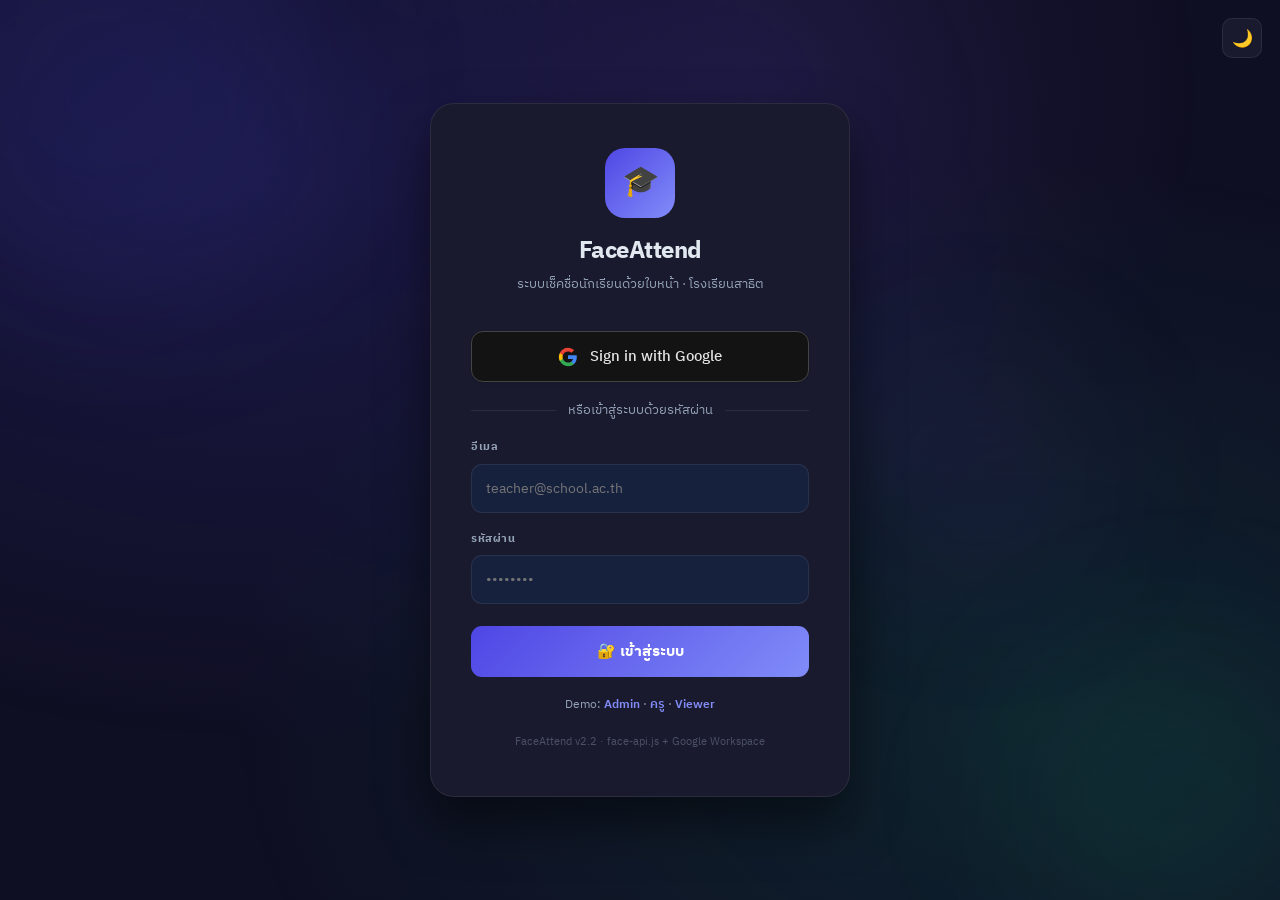
==== commit 6716d423: "Update index.html" ====
--- a/index.html
+++ b/index.html
@@ -371,6 +371,40 @@
     sessionStorage.setItem('user', JSON.stringify(user));
     console.log('[OAuth] Login success → role:', user.role);
 
+    // แสดง banner ถ้า email ไม่อยู่ใน ROLE_MAP (จะ redirect หลัง 5 วิ)
+    if (user.role === 'viewer') {
+      // ไปหน้า dashboard ก่อน แล้วค่อยแสดง warning ที่นั่น
+      sessionStorage.setItem('_roleWarning', user.email);
+    }
+
+    // ★ ขอ GAS token ทันทีก่อน redirect — ป้องกัน Unauthorized ที่หน้าอื่น
+    setGoogleBtnLoading(false);
+    setOAuthLoading(true);
+    document.getElementById('oauthLoadingText') &&
+      (document.getElementById('oauthLoadingText').textContent = 'กำลังเชื่อมต่อ Google Sheet...');
+
+    if (CONFIG._hasRealAPI) {
+      try {
+        const gasRes = await fetch(CONFIG.API_URL, {
+          method:  'POST',
+          headers: { 'Content-Type': 'text/plain' },
+          body:    JSON.stringify({ action:'loginGoogle', email: user.email, googleToken: jwtToken || '' }),
+          mode:    'cors',
+        });
+        const gasData = await gasRes.json();
+        if (gasData.success && gasData.data && gasData.data.token) {
+          user.gasToken = gasData.data.token;
+          user.role     = gasData.data.role || user.role;  // role จาก GAS Sheet
+          sessionStorage.setItem('user', JSON.stringify(user));
+          console.log('[OAuth] GAS token ✅ role:', user.role);
+        } else {
+          console.warn('[OAuth] GAS loginGoogle:', gasData.error || 'no token');
+        }
+      } catch(gasErr) {
+        console.warn('[OAuth] GAS token request failed (จะ retry ที่หน้า dashboard):', gasErr.message);
+      }
+    }
+
     // Redirect ไป dashboard
     window.location.href = 'dashboard.html';
 
@@ -385,22 +419,45 @@
 // ── กำหนด Role จาก Email ──
 function resolveRole(email) {
   const roleMap = CONFIG.ROLE_MAP || {};
-
-  // normalize — lowercase + trim ป้องกัน typo ใน config
   const norm = (email || '').trim().toLowerCase();
 
-  // ค้นหาแบบ case-insensitive
   for (const [mapEmail, role] of Object.entries(roleMap)) {
     if (mapEmail.trim().toLowerCase() === norm) {
-      console.log('[Role] ' + email + ' → ' + role + ' (matched "' + mapEmail + '")');
+      console.log('[Role] ' + email + ' → ' + role);
       return role;
     }
   }
 
-  // log ชัดเจนเมื่อไม่เจอ — ดูใน Console เพื่อ debug
-  console.warn('[Role] "' + email + '" ไม่พบใน ROLE_MAP → role: viewer');
-  console.warn('[Role] ROLE_MAP ปัจจุบัน:', JSON.stringify(roleMap));
-  return 'viewer';   // default ปลอดภัย = viewer
+  console.warn('[Role] "' + email + '" ไม่พบใน ROLE_MAP → viewer');
+  console.warn('[Role] ★ เพิ่ม "' + norm + '": "admin" ใน ROLE_MAP ใน config.js');
+  return 'viewer';
+}
+
+// ── แสดง Banner เมื่อ email ไม่อยู่ใน ROLE_MAP ──
+function showRoleWarningIfNeeded(email, role) {
+  if (role !== 'viewer') return;
+  // ตรวจว่า email นี้อยู่ใน ROLE_MAP จริงหรือไม่
+  const roleMap = CONFIG.ROLE_MAP || {};
+  const norm = email.trim().toLowerCase();
+  for (const k of Object.keys(roleMap)) {
+    if (k.trim().toLowerCase() === norm) return; // มีอยู่แล้ว = viewer จริง
+  }
+  // ไม่อยู่ใน map → แสดง banner
+  const banner = document.createElement('div');
+  banner.id = 'roleWarningBanner';
+  banner.style.cssText = 'position:fixed;bottom:20px;left:50%;transform:translateX(-50%);z-index:9999;background:#1e1e2e;border:2px solid #f59e0b;border-radius:12px;padding:16px 20px;max-width:500px;width:92%;box-shadow:0 8px 32px rgba(0,0,0,.6);font-size:13px;font-family:IBM Plex Sans Thai,sans-serif';
+  banner.innerHTML = `
+    <div style="font-weight:700;color:#f59e0b;margin-bottom:8px">⚠️ Email นี้ยังไม่ได้กำหนดสิทธิ์ Admin</div>
+    <div style="color:#94a3b8;margin-bottom:6px">Google Login ใช้ email นี้ (คลิกเพื่อคัดลอก):</div>
+    <div onclick="navigator.clipboard.writeText('${email}').then(()=>this.style.borderColor='#10b981')" style="background:#0f0f1a;padding:10px 14px;border-radius:8px;font-family:monospace;color:#10b981;font-size:14px;margin-bottom:12px;word-break:break-all;cursor:pointer;border:1px solid #333">${email} 📋</div>
+    <div style="color:#94a3b8;margin-bottom:6px">เปิด <code style="background:rgba(255,255,255,.1);padding:1px 5px;border-radius:4px">scripts/config.js</code> แล้วเพิ่มบรรทัดนี้ใน ROLE_MAP:</div>
+    <div onclick="navigator.clipboard.writeText("'${email}': 'admin',")" style="background:#0f0f1a;padding:10px 14px;border-radius:8px;font-family:monospace;color:#a78bfa;font-size:12px;margin-bottom:14px;cursor:pointer;border:1px solid #333">'${email}': 'admin',  📋</div>
+    <div style="display:flex;gap:8px">
+      <button onclick="document.getElementById('roleWarningBanner').remove()" style="flex:1;padding:9px;background:#374151;color:#fff;border:none;border-radius:8px;cursor:pointer;font-size:13px">ปิด</button>
+      <button onclick="window.location.href='index.html'" style="flex:1;padding:9px;background:#4f46e5;color:#fff;border:none;border-radius:8px;cursor:pointer;font-size:13px">Login ใหม่</button>
+    </div>
+  `;
+  document.body.appendChild(banner);
 }
 
 // ════════════════════════════════════════════
@@ -435,7 +492,13 @@
         });
         const data = await res.json();
         if (data.success) {
-          const u = { ...data.data, loginMethod:'password' };
+          // ★ GAS ส่ง token กลับมาใน data.data.token — ใช้เป็น gasToken ด้วย
+          const d = data.data || {};
+          const u = {
+            ...d,
+            loginMethod: 'password',
+            gasToken:    d.token || d.gasToken || '',
+          };
           sessionStorage.setItem('user', JSON.stringify(u));
           window.location.href = 'dashboard.html';
           return;
--- a/styles/main.css
+++ b/styles/main.css
@@ -1,54 +1,55 @@
 /* ============================================
-   FaceAttend - Main Stylesheet
+   FaceAttend — Main Stylesheet v2.4
+   เพิ่ม: .dashboard-grid .span-*, .progress-bar,
+          .stats-grid, missing utilities
    ============================================ */
 
 :root {
-  --primary: #4f46e5;
-  --primary-dark: #3730a3;
+  --primary:       #4f46e5;
+  --primary-dark:  #3730a3;
   --primary-light: #818cf8;
-  --primary-bg: rgba(79,70,229,0.1);
-  --accent: #10b981;
-  --accent-dark: #059669;
-  --danger: #ef4444;
-  --warning: #f59e0b;
-  --info: #3b82f6;
-
-  --bg: #0f0f23;
-  --bg-card: #1a1a2e;
-  --bg-card2: #16213e;
-  --bg-hover: rgba(255,255,255,0.05);
-  --text: #e2e8f0;
-  --text-muted: #94a3b8;
-  --border: rgba(255,255,255,0.08);
+  --primary-bg:    rgba(79,70,229,0.1);
+  --accent:        #10b981;
+  --accent-dark:   #059669;
+  --danger:        #ef4444;
+  --warning:       #f59e0b;
+  --info:          #3b82f6;
+
+  --bg:          #0f0f23;
+  --bg-card:     #1a1a2e;
+  --bg-card2:    #16213e;
+  --bg-hover:    rgba(255,255,255,0.05);
+  --text:        #e2e8f0;
+  --text-muted:  #94a3b8;
+  --border:      rgba(255,255,255,0.08);
   --border-strong: rgba(255,255,255,0.15);
-  --shadow: 0 25px 50px rgba(0,0,0,0.5);
-  --shadow-sm: 0 4px 16px rgba(0,0,0,0.3);
-  --glow: 0 0 40px rgba(79,70,229,0.3);
-  --radius: 14px;
-  --radius-sm: 10px;
-  --radius-lg: 20px;
-
-  --sidebar-w: 260px;
-  --topbar-h: 68px;
-  --transition: 0.25s cubic-bezier(0.4, 0, 0.2, 1);
+  --shadow:      0 25px 50px rgba(0,0,0,0.5);
+  --shadow-sm:   0 4px 16px rgba(0,0,0,0.3);
+  --glow:        0 0 40px rgba(79,70,229,0.3);
+  --radius:      14px;
+  --radius-sm:   10px;
+  --radius-lg:   20px;
+
+  --sidebar-w:   260px;
+  --topbar-h:    68px;
+  --transition:  0.25s cubic-bezier(0.4, 0, 0.2, 1);
 }
 
 [data-theme="light"] {
-  --bg: #f1f5f9;
-  --bg-card: #ffffff;
-  --bg-card2: #f8fafc;
-  --bg-hover: rgba(0,0,0,0.04);
-  --text: #1e293b;
-  --text-muted: #64748b;
-  --border: rgba(0,0,0,0.08);
+  --bg:          #f1f5f9;
+  --bg-card:     #ffffff;
+  --bg-card2:    #f8fafc;
+  --bg-hover:    rgba(0,0,0,0.04);
+  --text:        #1e293b;
+  --text-muted:  #64748b;
+  --border:      rgba(0,0,0,0.08);
   --border-strong: rgba(0,0,0,0.15);
-  --shadow: 0 10px 40px rgba(0,0,0,0.12);
-  --shadow-sm: 0 2px 8px rgba(0,0,0,0.08);
-  --glow: 0 0 30px rgba(79,70,229,0.15);
+  --shadow:      0 10px 40px rgba(0,0,0,0.12);
+  --shadow-sm:   0 2px 8px rgba(0,0,0,0.08);
+  --glow:        0 0 30px rgba(79,70,229,0.15);
 }
 
 * { margin:0; padding:0; box-sizing:border-box; }
-
 html { scroll-behavior: smooth; }
 
 body {
@@ -61,11 +62,8 @@
   -webkit-font-smoothing: antialiased;
 }
 
-/* ─── Layout ──────────────────────────────── */
-.app-layout {
-  display: flex;
-  min-height: 100vh;
-}
+/* ─── Layout ─────────────────────────────── */
+.app-layout  { display: flex; min-height: 100vh; }
 
 .main-content {
   flex: 1;
@@ -75,12 +73,9 @@
   min-width: 0;
 }
 
-.page-content {
-  padding: 28px 32px;
-  max-width: 1400px;
-}
-
-/* ─── Sidebar ──────────────────────────────── */
+.page-content { padding: 28px 32px; max-width: 1400px; }
+
+/* ─── Sidebar ─────────────────────────────── */
 .sidebar {
   width: var(--sidebar-w);
   background: var(--bg-card);
@@ -112,7 +107,7 @@
   box-shadow: 0 4px 12px rgba(79,70,229,0.4);
 }
 
-.brand-name { font-size: 16px; font-weight: 700; letter-spacing: -0.3px; }
+.brand-name    { font-size: 16px; font-weight: 700; letter-spacing: -0.3px; }
 .brand-tagline { font-size: 11px; color: var(--text-muted); }
 
 .sidebar-nav {
@@ -146,39 +141,11 @@
   margin-bottom: 2px;
 }
 
-.nav-item:hover {
-  background: var(--bg-hover);
-  color: var(--text);
-}
-
-.nav-item.active {
-  background: var(--primary-bg);
-  color: var(--primary-light);
-}
-
-.nav-item .nav-icon {
-  font-size: 18px;
-  width: 20px;
-  text-align: center;
-  flex-shrink: 0;
-}
-
-.nav-badge {
-  margin-left: auto;
-  background: var(--danger);
-  color: white;
-  font-size: 11px;
-  font-weight: 700;
-  padding: 2px 7px;
-  border-radius: 20px;
-  min-width: 20px;
-  text-align: center;
-}
-
-.sidebar-footer {
-  padding: 16px;
-  border-top: 1px solid var(--border);
-}
+.nav-item:hover { background: var(--bg-hover); color: var(--text); }
+.nav-item.active { background: var(--primary-bg); color: var(--primary-light); }
+.nav-item .nav-icon { font-size: 18px; width: 20px; text-align: center; flex-shrink: 0; }
+
+.sidebar-footer { padding: 16px; border-top: 1px solid var(--border); }
 
 .user-profile {
   display: flex;
@@ -189,7 +156,6 @@
   cursor: pointer;
   transition: background 0.2s;
 }
-
 .user-profile:hover { background: var(--bg-hover); }
 
 .user-avatar {
@@ -204,7 +170,7 @@
 .user-name { font-size: 13px; font-weight: 600; }
 .user-role { font-size: 11px; color: var(--text-muted); }
 
-/* ─── Topbar ──────────────────────────────── */
+/* ─── Topbar ─────────────────────────────── */
 .topbar {
   position: fixed;
   top: 0; left: var(--sidebar-w); right: 0;
@@ -219,24 +185,10 @@
   transition: left var(--transition);
 }
 
-.topbar-title {
-  font-size: 18px;
-  font-weight: 700;
-  flex: 1;
-}
-
-.topbar-meta {
-  font-size: 13px;
-  color: var(--text-muted);
-}
-
-.topbar-actions {
-  display: flex;
-  align-items: center;
-  gap: 8px;
-}
-
-/* ─── Buttons ──────────────────────────────── */
+.topbar-title { font-size: 18px; font-weight: 700; }
+.topbar-meta  { font-size: 13px; color: var(--text-muted); }
+
+/* ─── Buttons ─────────────────────────────── */
 .btn {
   display: inline-flex;
   align-items: center;
@@ -253,39 +205,34 @@
   white-space: nowrap;
 }
 
+.btn:disabled { opacity: .45; cursor: not-allowed; }
+
 .btn-primary {
   background: linear-gradient(135deg, var(--primary), var(--primary-light));
   color: white;
 }
-
-.btn-primary:hover { transform: translateY(-1px); box-shadow: 0 8px 20px rgba(79,70,229,0.4); }
-
-.btn-accent {
-  background: var(--accent);
-  color: white;
-}
-
-.btn-accent:hover { background: var(--accent-dark); transform: translateY(-1px); }
-
-.btn-danger {
-  background: var(--danger);
-  color: white;
-}
+.btn-primary:hover:not(:disabled) {
+  transform: translateY(-1px);
+  box-shadow: 0 8px 20px rgba(79,70,229,0.4);
+}
+
+.btn-accent  { background: var(--accent); color: white; }
+.btn-accent:hover:not(:disabled) { background: var(--accent-dark); transform: translateY(-1px); }
+
+.btn-danger  { background: var(--danger); color: white; }
+.btn-danger:hover:not(:disabled) { opacity: .9; }
 
 .btn-ghost {
   background: transparent;
   color: var(--text-muted);
   border: 1px solid var(--border);
 }
-
-.btn-ghost:hover { background: var(--bg-hover); color: var(--text); }
+.btn-ghost:hover:not(:disabled) { background: var(--bg-hover); color: var(--text); }
 
 .btn-icon {
   width: 38px; height: 38px;
   padding: 0;
-  display: inline-flex;
-  align-items: center;
-  justify-content: center;
+  display: inline-flex; align-items: center; justify-content: center;
   border-radius: var(--radius-sm);
   background: var(--bg-card2);
   border: 1px solid var(--border);
@@ -294,7 +241,6 @@
   font-size: 16px;
   transition: all 0.2s;
 }
-
 .btn-icon:hover { background: var(--bg-hover); color: var(--text); }
 
 .theme-toggle {
@@ -307,10 +253,9 @@
   font-size: 17px;
   transition: all 0.2s;
 }
-
 .theme-toggle:hover { transform: scale(1.1); }
 
-/* ─── Cards ──────────────────────────────── */
+/* ─── Cards ─────────────────────────────── */
 .card {
   background: var(--bg-card);
   border: 1px solid var(--border);
@@ -324,94 +269,67 @@
   align-items: center;
   justify-content: space-between;
   margin-bottom: 20px;
-}
-
-.card-title {
-  font-size: 16px;
-  font-weight: 700;
-}
-
-.card-subtitle {
-  font-size: 13px;
-  color: var(--text-muted);
-  margin-top: 2px;
-}
-
-/* ─── Stat Cards ──────────────────────────── */
+  flex-wrap: wrap;
+  gap: 10px;
+}
+
+.card-title    { font-size: 16px; font-weight: 700; }
+.card-subtitle { font-size: 13px; color: var(--text-muted); margin-top: 2px; }
+
+/* ─── Stat Cards ─────────────────────────── */
 .stats-grid {
   display: grid;
-  grid-template-columns: repeat(auto-fit, minmax(200px, 1fr));
+  grid-template-columns: repeat(auto-fit, minmax(180px, 1fr));
   gap: 16px;
-  margin-bottom: 28px;
+  margin-bottom: 24px;
 }
 
 .stat-card {
   background: var(--bg-card);
   border: 1px solid var(--border);
   border-radius: var(--radius);
-  padding: 22px;
+  padding: 20px;
   position: relative;
   overflow: hidden;
   transition: transform 0.2s, box-shadow 0.2s;
 }
-
 .stat-card:hover { transform: translateY(-2px); box-shadow: var(--shadow); }
-
 .stat-card::before {
   content: '';
   position: absolute;
-  top: 0; right: 0;
-  width: 80px; height: 80px;
-  border-radius: 50%;
-  background: radial-gradient(circle, var(--stat-color, var(--primary)) 0%, transparent 70%);
-  opacity: 0.15;
-  transform: translate(20px, -20px);
-}
-
-.stat-icon {
-  width: 44px; height: 44px;
-  background: var(--stat-color, var(--primary));
-  border-radius: 12px;
-  display: flex; align-items: center; justify-content: center;
-  font-size: 20px;
-  margin-bottom: 14px;
-  opacity: 0.9;
-}
-
-.stat-value {
-  font-size: 32px;
-  font-weight: 800;
-  line-height: 1;
-  letter-spacing: -1px;
-}
-
-.stat-label {
-  font-size: 13px;
-  color: var(--text-muted);
-  margin-top: 4px;
-}
-
-.stat-change {
-  font-size: 12px;
-  margin-top: 8px;
-  display: flex;
-  align-items: center;
-  gap: 4px;
-}
-
-.stat-up { color: var(--accent); }
-.stat-down { color: var(--danger); }
-
-/* ─── Tables ──────────────────────────────── */
-.table-wrap {
-  overflow-x: auto;
-  border-radius: var(--radius);
-}
-
-table {
-  width: 100%;
-  border-collapse: collapse;
-}
+  top: 0; left: 0; right: 0;
+  height: 3px;
+  background: linear-gradient(90deg, var(--primary), var(--accent));
+}
+
+.stat-icon  { font-size: 22px; margin-bottom: 12px; opacity: .9; }
+.stat-value { font-size: 30px; font-weight: 800; line-height: 1; letter-spacing: -1px; }
+.stat-label { font-size: 13px; color: var(--text-muted); margin-top: 4px; }
+
+/* ─── Dashboard Grid ─────────────────────── */
+.dashboard-grid {
+  display: grid;
+  grid-template-columns: 1fr 1fr 1fr;
+  gap: 20px;
+  margin-top: 20px;
+}
+.dashboard-grid .span-2 { grid-column: span 2; }
+.dashboard-grid .span-3 { grid-column: span 3; }
+
+@media (max-width: 1100px) {
+  .dashboard-grid { grid-template-columns: 1fr 1fr; }
+  .dashboard-grid .span-3 { grid-column: span 2; }
+}
+@media (max-width: 700px) {
+  .dashboard-grid { grid-template-columns: 1fr; }
+  .dashboard-grid .span-2,
+  .dashboard-grid .span-3 { grid-column: span 1; }
+}
+
+/* ─── Tables ─────────────────────────────── */
+.table-wrap { overflow-x: auto; border-radius: var(--radius); }
+
+table { width: 100%; border-collapse: collapse; }
 
 thead th {
   padding: 12px 16px;
@@ -433,9 +351,9 @@
 }
 
 tbody tr:last-child td { border-bottom: none; }
-tbody tr:hover { background: var(--bg-hover); }
-
-/* ─── Badges / Chips ──────────────────────── */
+tbody tr:hover         { background: var(--bg-hover); }
+
+/* ─── Badges ─────────────────────────────── */
 .badge {
   display: inline-flex;
   align-items: center;
@@ -447,17 +365,15 @@
   white-space: nowrap;
 }
 
-.badge-green { background: rgba(16,185,129,0.15); color: #34d399; }
-.badge-red { background: rgba(239,68,68,0.15); color: #f87171; }
-.badge-yellow { background: rgba(245,158,11,0.15); color: #fbbf24; }
-.badge-blue { background: rgba(59,130,246,0.15); color: #60a5fa; }
-.badge-purple { background: rgba(139,92,246,0.15); color: #a78bfa; }
-.badge-gray { background: rgba(148,163,184,0.15); color: #94a3b8; }
+.badge-green  { background: rgba(16,185,129,0.15);  color: #34d399; }
+.badge-red    { background: rgba(239,68,68,0.15);    color: #f87171; }
+.badge-yellow { background: rgba(245,158,11,0.15);   color: #fbbf24; }
+.badge-blue   { background: rgba(59,130,246,0.15);   color: #60a5fa; }
+.badge-purple { background: rgba(139,92,246,0.15);   color: #a78bfa; }
+.badge-gray   { background: rgba(148,163,184,0.15);  color: #94a3b8; }
 
 /* ─── Forms ──────────────────────────────── */
-.form-group {
-  margin-bottom: 18px;
-}
+.form-group    { margin-bottom: 18px; }
 
 .form-label {
   display: block;
@@ -490,7 +406,7 @@
 .form-select option { background: var(--bg-card); }
 .form-textarea { resize: vertical; min-height: 80px; }
 
-.form-grid { display: grid; grid-template-columns: repeat(2, 1fr); gap: 16px; }
+.form-grid   { display: grid; grid-template-columns: repeat(2, 1fr); gap: 16px; }
 .form-grid-3 { display: grid; grid-template-columns: repeat(3, 1fr); gap: 16px; }
 
 /* ─── Modal ──────────────────────────────── */
@@ -504,9 +420,6 @@
 }
 
 @keyframes fadeIn { from { opacity: 0; } to { opacity: 1; } }
-
-.modal-overlay.closing { animation: fadeOut 0.2s ease forwards; }
-@keyframes fadeOut { from { opacity: 1; } to { opacity: 0; } }
 
 .modal {
   background: var(--bg-card);
@@ -521,6 +434,11 @@
   animation: slideUp 0.3s cubic-bezier(0.16, 1, 0.3, 1);
 }
 
+@keyframes slideUp {
+  from { transform: translateY(40px); opacity: 0; }
+  to   { transform: translateY(0);    opacity: 1; }
+}
+
 .modal-header {
   display: flex;
   justify-content: space-between;
@@ -528,8 +446,8 @@
   margin-bottom: 24px;
 }
 
-.modal-title { font-size: 20px; font-weight: 700; }
-.modal-close {
+.modal-title  { font-size: 20px; font-weight: 700; }
+.modal-close  {
   background: none; border: none;
   cursor: pointer; font-size: 20px;
   color: var(--text-muted); padding: 4px;
@@ -549,8 +467,7 @@
 /* ─── Toast ──────────────────────────────── */
 #toast-container {
   position: fixed;
-  bottom: 24px;
-  right: 24px;
+  bottom: 24px; right: 24px;
   z-index: 9999;
   display: flex;
   flex-direction: column;
@@ -585,33 +502,34 @@
 
 @keyframes toastIn {
   from { opacity: 0; transform: translateX(100px) scale(0.9); }
-  to { opacity: 1; transform: translateX(0) scale(1); }
-}
-
-.toast.removing {
-  animation: toastOut 0.3s ease forwards;
-}
+  to   { opacity: 1; transform: translateX(0) scale(1); }
+}
+
+.toast.removing { animation: toastOut 0.3s ease forwards; }
 
 @keyframes toastOut {
   to { opacity: 0; transform: translateX(100px); height: 0; padding: 0; margin: 0; }
 }
 
-.toast-icon { font-size: 20px; flex-shrink: 0; }
-.toast-body { flex: 1; }
+.toast-icon  { font-size: 20px; flex-shrink: 0; }
+.toast-body  { flex: 1; min-width: 0; }
 .toast-title { font-weight: 700; font-size: 14px; }
-.toast-msg { font-size: 13px; color: var(--text-muted); margin-top: 2px; }
-
-/* ─── Progress / Loading ──────────────────── */
-.skeleton {
-  background: linear-gradient(90deg, var(--bg-card2) 25%, var(--bg-hover) 50%, var(--bg-card2) 75%);
-  background-size: 200% 100%;
-  animation: shimmer 1.5s infinite;
-  border-radius: var(--radius-sm);
-}
-
-@keyframes shimmer {
-  0% { background-position: 200% 0; }
-  100% { background-position: -200% 0; }
+.toast-msg   { font-size: 13px; color: var(--text-muted); margin-top: 2px; }
+
+/* ─── Progress / Loading ─────────────────── */
+.progress-bar {
+  height: 6px;
+  background: var(--border);
+  border-radius: 3px;
+  overflow: hidden;
+  flex: 1;
+}
+
+.progress-fill {
+  height: 100%;
+  background: linear-gradient(90deg, var(--primary), var(--accent));
+  border-radius: 3px;
+  transition: width 0.5s ease;
 }
 
 .loading-spinner {
@@ -625,21 +543,19 @@
 
 @keyframes spin { to { transform: rotate(360deg); } }
 
-.progress-bar {
-  height: 6px;
-  background: var(--border);
-  border-radius: 3px;
-  overflow: hidden;
-}
-
-.progress-fill {
-  height: 100%;
-  background: linear-gradient(90deg, var(--primary), var(--accent));
-  border-radius: 3px;
-  transition: width 0.5s ease;
-}
-
-/* ─── Avatar ──────────────────────────────── */
+.skeleton {
+  background: linear-gradient(90deg, var(--bg-card2) 25%, var(--bg-hover) 50%, var(--bg-card2) 75%);
+  background-size: 200% 100%;
+  animation: shimmer 1.5s infinite;
+  border-radius: var(--radius-sm);
+}
+
+@keyframes shimmer {
+  0%   { background-position: 200% 0; }
+  100% { background-position: -200% 0; }
+}
+
+/* ─── Avatar ─────────────────────────────── */
 .avatar {
   width: 38px; height: 38px;
   border-radius: 50%;
@@ -656,16 +572,9 @@
   border-radius: 50%;
 }
 
-/* ─── Search Bar ──────────────────────────── */
-.search-bar {
-  position: relative;
-  max-width: 320px;
-}
-
-.search-bar input {
-  padding-left: 36px;
-}
-
+/* ─── Search Bar ─────────────────────────── */
+.search-bar          { position: relative; max-width: 320px; }
+.search-bar input    { padding-left: 36px; }
 .search-bar .search-icon {
   position: absolute;
   left: 12px; top: 50%;
@@ -674,56 +583,43 @@
   font-size: 15px;
 }
 
-/* ─── Responsive ──────────────────────────── */
+/* ─── Responsive ─────────────────────────── */
 @media (max-width: 768px) {
-  .sidebar {
-    transform: translateX(-100%);
-  }
-
-  .sidebar.open {
-    transform: translateX(0);
-  }
-
-  .main-content, .topbar {
-    margin-left: 0;
-    left: 0;
-  }
-
-  .page-content {
-    padding: 16px;
-  }
-
-  .stats-grid {
-    grid-template-columns: repeat(2, 1fr);
-  }
-
-  .form-grid { grid-template-columns: 1fr; }
-  .form-grid-3 { grid-template-columns: 1fr; }
+  .sidebar { transform: translateX(-100%); }
+  .sidebar.open { transform: translateX(0); }
+
+  .main-content, .topbar { margin-left: 0; left: 0; }
+
+  .page-content { padding: 16px; }
+
+  .stats-grid { grid-template-columns: repeat(2, 1fr); }
+
+  .form-grid, .form-grid-3 { grid-template-columns: 1fr; }
 
   .modal { padding: 20px; }
 }
 
-/* ─── Utility ──────────────────────────────── */
-.flex { display: flex; }
-.flex-center { display: flex; align-items: center; justify-content: center; }
-.items-center { align-items: center; }
+/* ─── Utility Classes ────────────────────── */
+.flex          { display: flex; }
+.flex-center   { display: flex; align-items: center; justify-content: center; }
+.items-center  { align-items: center; }
 .justify-between { justify-content: space-between; }
-.gap-8 { gap: 8px; }
-.gap-12 { gap: 12px; }
-.gap-16 { gap: 16px; }
-.mt-8 { margin-top: 8px; }
-.mt-16 { margin-top: 16px; }
-.mt-24 { margin-top: 24px; }
-.mb-16 { margin-bottom: 16px; }
-.mb-24 { margin-bottom: 24px; }
-.text-muted { color: var(--text-muted); }
-.text-sm { font-size: 13px; }
-.text-xs { font-size: 12px; }
-.font-bold { font-weight: 700; }
-.w-full { width: 100%; }
-.truncate { overflow: hidden; text-overflow: ellipsis; white-space: nowrap; }
-.hidden { display: none !important; }
-.grid-2 { display: grid; grid-template-columns: repeat(2, 1fr); gap: 16px; }
-.grid-3 { display: grid; grid-template-columns: repeat(3, 1fr); gap: 16px; }
-.rounded { border-radius: var(--radius); }
-.divider-h { height: 1px; background: var(--border); margin: 20px 0; }
+.gap-8         { gap: 8px; }
+.gap-12        { gap: 12px; }
+.gap-16        { gap: 16px; }
+.mt-8          { margin-top: 8px; }
+.mt-16         { margin-top: 16px; }
+.mt-24         { margin-top: 24px; }
+.mb-16         { margin-bottom: 16px; }
+.mb-24         { margin-bottom: 24px; }
+.text-muted    { color: var(--text-muted); }
+.text-sm       { font-size: 13px; }
+.text-xs       { font-size: 12px; }
+.font-bold     { font-weight: 700; }
+.w-full        { width: 100%; }
+.truncate      { overflow: hidden; text-overflow: ellipsis; white-space: nowrap; }
+.hidden        { display: none !important; }
+.grid-2        { display: grid; grid-template-columns: repeat(2, 1fr); gap: 16px; }
+.grid-3        { display: grid; grid-template-columns: repeat(3, 1fr); gap: 16px; }
+.rounded       { border-radius: var(--radius); }
+.divider-h     { height: 1px; background: var(--border); margin: 20px 0; }
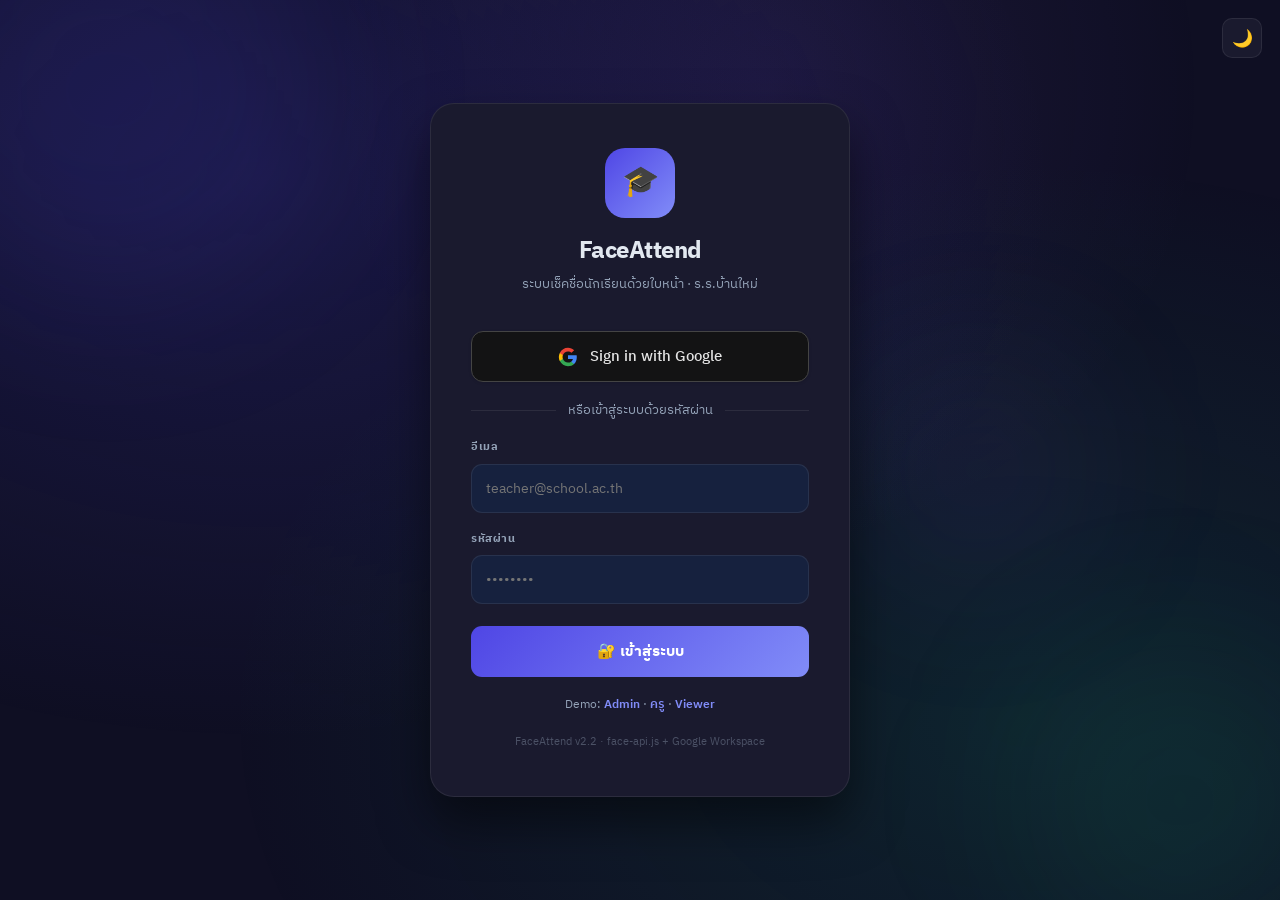
==== commit 941b7a8b: "Update index.html" ====
--- a/index.html
+++ b/index.html
@@ -328,7 +328,7 @@
 }
 
 // ── Decode JWT และ Login ──
-function processGoogleToken(jwtToken, preDecoded) {
+async function processGoogleToken(jwtToken, preDecoded) {
   try {
     let payload;
 
